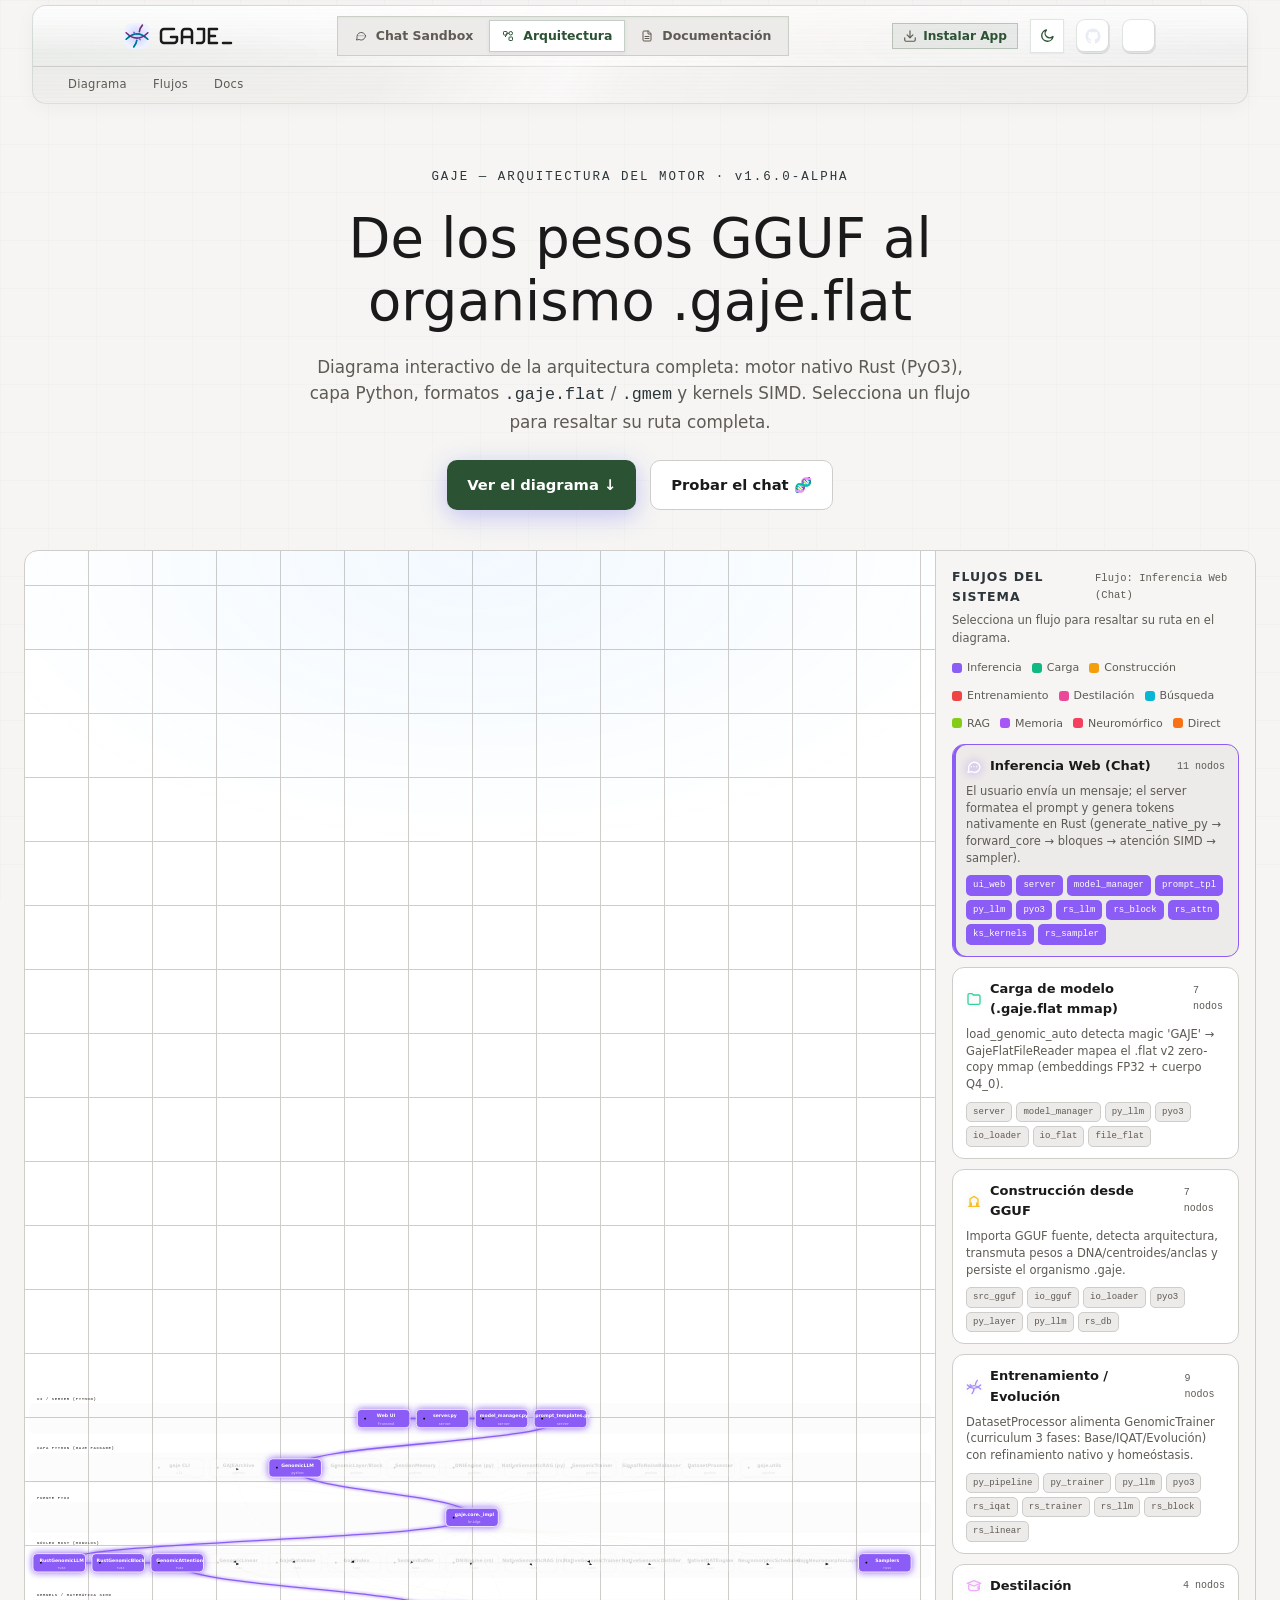
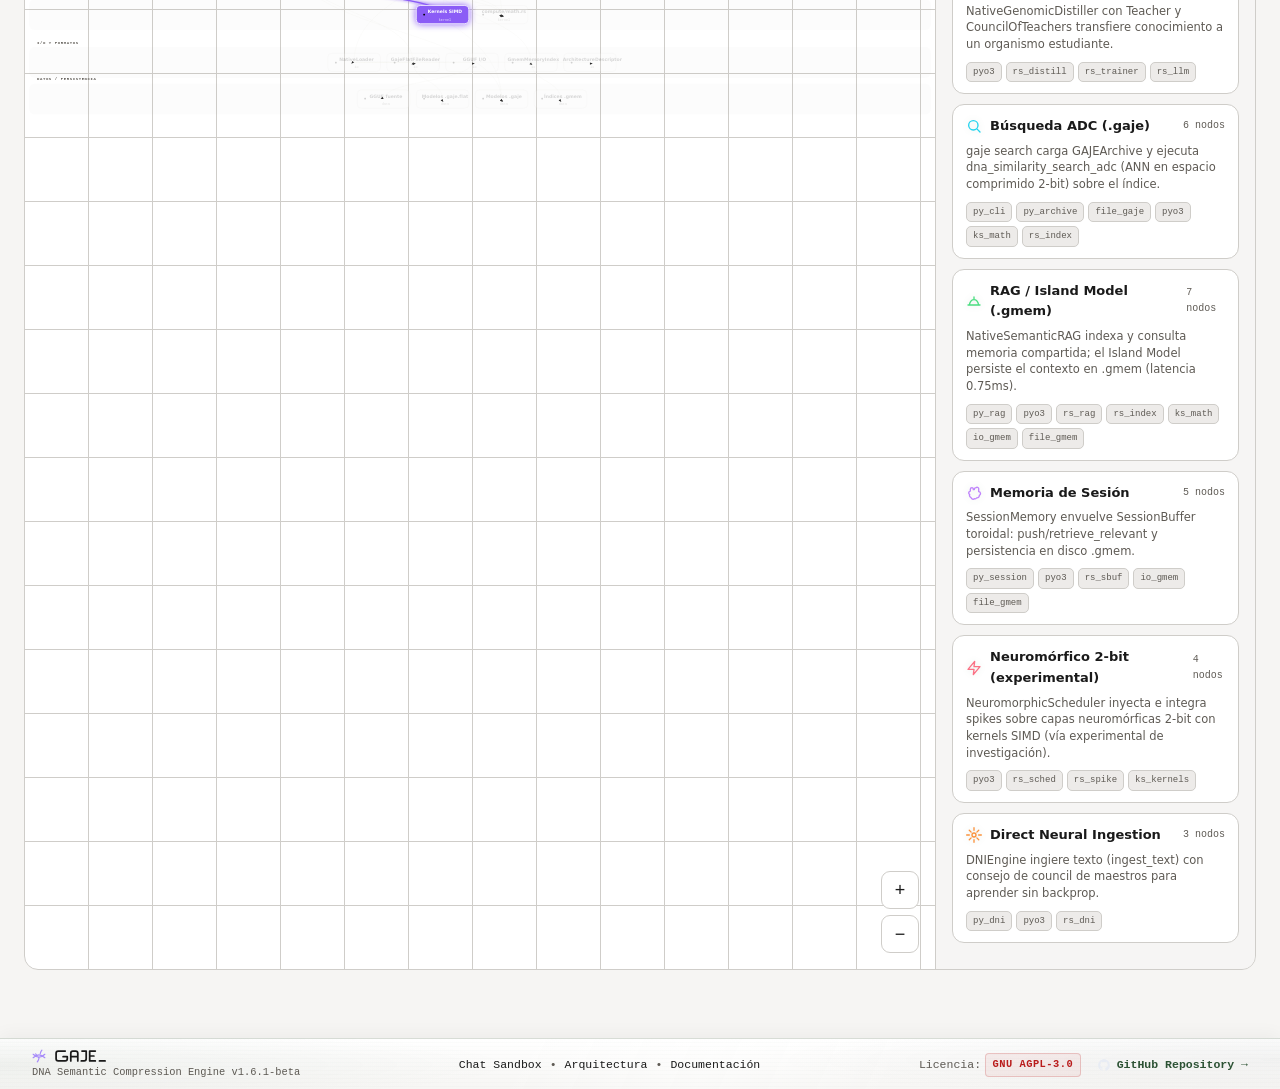
==== architecture.html @ 84fe6035 "feat(pwa): progressive web app support, manifest.json, sw.js and install app button" ====
<!DOCTYPE html>
<html lang="es">
<head>
  <meta charset="UTF-8">
  <link rel="icon" href="static/icons/gaje-icon.svg" type="image/svg+xml">
  <meta name="viewport" content="width=device-width, initial-scale=1.0, viewport-fit=cover">
  <meta name="apple-mobile-web-app-capable" content="yes">
  <meta name="apple-mobile-web-app-status-bar-style" content="black-translucent">
  <meta name="apple-mobile-web-app-title" content="GAJE Helix">
  <meta name="theme-color" content="#0a84ff">
  <link rel="manifest" href="manifest.json">
  <link rel="apple-touch-icon" href="static/icons/gaje-icon.svg">
  <title>GAJE — Arquitectura | Diagrama Interactivo</title>
  <meta name="description" content="Diagrama interactivo de la arquitectura GAJE: motor nativo Rust (PyO3), capa Python, formatos .gaje.flat/.gmem y kernels SIMD. Selecciona un flujo para resaltar su ruta completa.">
  <meta property="og:title" content="GAJE — Arquitectura">
  <meta property="og:description" content="Motor de inferencia LLM nativo en Rust, formato .gaje.flat v2 (Q4_0 + FP32), con soberanía de hardware.">
  <meta property="og:type" content="website">

  <!-- Fonts -->
  <link rel="preconnect" href="https://fonts.googleapis.com">
  <link rel="preconnect" href="https://fonts.gstatic.com" crossorigin>
  <link href="https://fonts.googleapis.com/css2?family=Pixelify+Sans:wght@400;500;600;700&family=Space+Grotesk:wght@400;500;600;700&family=VT323&display=swap" rel="stylesheet">

  <!-- Styles -->
  <link rel="stylesheet" href="static/css/base.css?v=1.6.2">
  <link rel="stylesheet" href="static/css/architecture.css?v=1.6.2">
  <script>
    (function () {
      try { document.documentElement.setAttribute('data-theme', localStorage.getItem('theme') || 'light'); }
      catch (e) { document.documentElement.setAttribute('data-theme', 'dark'); }
    })();
  </script>
</head>
<body>

  <!-- Background Ambient Grid -->
  <div class="bg-grid"></div>

  <!-- Y2K TOPBAR NAVIGATION -->
  <header class="y2k-header">
    <div id="gaje-header" data-page="architecture"></div>
    <nav class="y2k-subnav" aria-label="Secciones de esta página">
      <a href="#diagrama">Diagrama</a>
      <a href="#leyenda">Flujos</a>
      <a href="docs.html#arquitectura">Docs</a>
    </nav>
  </header>

  <!-- HERO SECTION -->
  <section class="hero">
    <div class="wrap">
      <div class="eyebrow">GAJE — ARQUITECTURA DEL MOTOR · v1.6.0-ALPHA</div>
      <h1>De los pesos GGUF al organismo .gaje.flat</h1>
      <p class="lede">
        Diagrama interactivo de la arquitectura completa: motor nativo Rust (PyO3), capa Python,
        formatos <span style="font-family:var(--mono);color:var(--accent-2)">.gaje.flat</span> / <span style="font-family:var(--mono);color:var(--accent-2)">.gmem</span> y kernels SIMD.
        Selecciona un flujo para resaltar su ruta completa.
      </p>
      <div class="hero-cta">
        <a class="btn btn-primary" href="#diagrama">Ver el diagrama ↓</a>
        <a class="btn btn-ghost" href="index.html">Probar el chat 🧬</a>
      </div>
    </div>
  </section>

  <!-- INTERACTIVE ARCHITECTURE DIAGRAM -->
  <section id="diagrama" class="diagram-shell">
    <div class="diagram-card">
      <!-- architecture_view.js monta aquí el SVG + panel de flujos -->
      <section id="arch-view" class="arch-container">
        <div class="arch-placeholder">Cargando diagrama de arquitectura...</div>
      </section>
    </div>
  </section>

  <!-- FOOTER -->
  <footer id="gaje-footer"></footer>

  <script src="static/js/ui.js?v=1.6.2"></script>
  <script src="static/js/architecture_view.js?v=1.6.2"></script>
</body>
</html>
---- static/css/base.css ----
@import url('https://fonts.googleapis.com/css2?family=Cardo:ital,wght@0,400;0,700;1,400&display=swap');

/* ============================================================
   GAJE Design System — base.css
   Design tokens + componentes compartidos entre páginas
   (docs, architecture, chat). Sin build step.
   ============================================================ */

/* ── Design Tokens: y2k-dark = 'HIG-APPLE' (Tema Oscuro por Defecto) ── */
:root {
  /* Core (docs / architecture) - HIG Dark Mode & Glassmorphism */
  --bg: #000000;
  --bg-soft: #1c1c1e;
  --panel: #2c2c2e;
  --border: rgba(255, 255, 255, 0.12);
  --text: #ffffff;
  --muted: #8e8e93;
  --accent: #0a84ff;
  --accent-2: #5e5ce6;
  --green: #30d158;
  --amber: #ffd60a;
  --red: #ff453a;
  --purple: #bf5af2;
  --mono: ui-monospace, SFMono-Regular, SF Pro Mono, Menlo, monospace;
  --sans: "Plus Jakarta Sans", "Inter", -apple-system, BlinkMacSystemFont, "SF Pro Text", "SF Pro Display", system-ui, sans-serif;
  --pixel: "Plus Jakarta Sans", "Inter", -apple-system, BlinkMacSystemFont, system-ui, sans-serif;
  --font-heading: var(--sans);
  --font-brand: var(--sans);

  /* Chat / SPA - HIG Translucent Materials & Solid Accents */
  --bg-gradient: radial-gradient(circle at top, #1c1c1e 0%, #000000 100%);
  --card-bg: rgba(28, 28, 30, 0.7);
  --card-hover-border: rgba(10, 132, 255, 0.45);
  --text-color: #ffffff;
  --text-muted: #8e8e93;
  --border-color: rgba(255, 255, 255, 0.1);
  --accent-color: #0a84ff;
  --accent-glow: rgba(10, 132, 255, 0.12);
  --accent-gradient: linear-gradient(135deg, #0a84ff, #5e5ce6);
  --system-msg: #8e8e93;
  --dna-a: #ff453a;
  --dna-c: #0a84ff;
  --dna-g: #30d158;
  --dna-t: #ffd60a;
  --header-bg: rgba(0, 0, 0, 0.8);
  --sidebar-bg: rgba(28, 28, 30, 0.4);
  --scrollbar-thumb: rgba(255, 255, 255, 0.15);
  --scrollbar-track: transparent;
  --input-bg: rgba(44, 44, 46, 0.8);
  --message-bot-bg: rgba(44, 44, 46, 0.4);
  --badge-bg: rgba(10, 132, 255, 0.1);
  --badge-border: rgba(10, 132, 255, 0.2);
  --badge-text: #409cff;
  --shadow-color: rgba(0, 0, 0, 0.4);
  --footer-text: #8e8e93;
  --backdrop-blur: blur(20px);
}

/* ── Design Tokens: y2k-light = 'SCANDINAVIAN-DESIGN' (Tema Claro) ── */
[data-theme="light"] {
  --bg: #f6f5f3;
  --bg-soft: #edebe9;
  --panel: #ffffff;
  --border: #cfcdc9;
  --text: #1a1a1a;
  --muted: #5e5a54;
  --accent: #2c5234;
  --accent-2: #2c3539;
  --green: #2e4a3f;
  --amber: #b45309;
  --red: #b91c1c;
  --purple: #6d28d9;

  --bg-gradient: radial-gradient(circle at top, #faf9f6 0%, #f6f5f3 100%);
  --card-bg: rgba(255, 255, 255, 0.85);
  --card-hover-border: rgba(44, 82, 52, 0.6);
  --text-color: #1a1a1a;
  --text-muted: #5e5a54;
  --border-color: rgba(44, 82, 52, 0.15);
  --accent-color: #2c5234;
  --accent-glow: rgba(44, 82, 52, 0.12);
  --accent-gradient: linear-gradient(135deg, #2c5234, #1a301f);
  --system-msg: #5e5a54;
  --dna-a: #b91c1c;
  --dna-c: #0284c7;
  --dna-g: #2e4a3f;
  --dna-t: #b45309;
  --header-bg: rgba(246, 245, 243, 0.85);
  --sidebar-bg: rgba(237, 235, 233, 0.5);
  --scrollbar-thumb: rgba(44, 82, 52, 0.2);
  --scrollbar-track: rgba(237, 235, 233, 0.4);
  --input-bg: rgba(255, 255, 255, 0.95);
  --message-bot-bg: rgba(255, 255, 255, 0.8);
  --badge-bg: rgba(44, 82, 52, 0.05);
  --badge-border: rgba(44, 82, 52, 0.2);
  --badge-text: #2c5234;
  --shadow-color: rgba(26, 26, 26, 0.04);
  --footer-text: #5e5a54;
  --sans: "Plus Jakarta Sans", "Inter", system-ui, -apple-system, sans-serif;
  --font-heading: "Plus Jakarta Sans", "Inter", system-ui, -apple-system, sans-serif;
  --font-brand: "Plus Jakarta Sans", "Inter", system-ui, -apple-system, sans-serif;
}

* { margin: 0; padding: 0; box-sizing: border-box; }

html { scroll-behavior: smooth; }

body {
  font-family: var(--sans);
  background: var(--bg);
  color: var(--text);
  line-height: 1.6;
  -webkit-font-smoothing: antialiased;
  overflow-x: hidden;
}

h1, h2, h3, h4, h5, h6 {
  font-family: var(--font-heading);
}

.bg-grid {
  position: fixed;
  inset: 0;
  background-image:
    linear-gradient(rgba(99,102,241,0.04) 1px, transparent 1px),
    linear-gradient(90deg, rgba(99,102,241,0.04) 1px, transparent 1px);
  background-size: 48px 48px;
  pointer-events: none;
  z-index: 0;
}
[data-theme="light"] .bg-grid {
  background-image:
    linear-gradient(rgba(44, 82, 52, 0.02) 1px, transparent 1px),
    linear-gradient(90deg, rgba(44, 82, 52, 0.02) 1px, transparent 1px);
}

.wrap {
  position: relative;
  max-width: 1080px;
  margin: 0 auto;
  padding: 0 24px;
  z-index: 1;
}

.mono { font-family: var(--mono); color: var(--text); }

/* Accesibilidad — ocultar visualmente sin quitar del árbol de accesibilidad */
.visually-hidden {
  position: absolute;
  width: 1px; height: 1px; margin: -1px; padding: 0; border: 0;
  clip: rect(0 0 0 0); clip-path: inset(50%); overflow: hidden; white-space: nowrap;
}

/* ── TOPBAR ── */
.topbar {
  position: sticky;
  top: 0;
  z-index: 20;
  background: rgba(7, 9, 15, 0.85);
  backdrop-filter: blur(10px);
  border-bottom: 1px solid var(--border);
}
.topbar .wrap {
  display: flex;
  align-items: center;
  justify-content: space-between;
  height: 62px;
}
.brand { font-weight: 700; letter-spacing: 1px; font-size: 1.05rem; }
.brand-dot {
  display: inline-block;
  width: 10px; height: 10px; border-radius: 50%;
  background: var(--accent-2);
  margin-right: 8px;
  box-shadow: 0 0 12px var(--accent-2);
}
.topbar nav { display: flex; gap: 20px; align-items: center; }
.topbar nav a {
  color: var(--muted);
  text-decoration: none;
  font-size: 0.88rem;
  transition: color 0.2s;
}
.topbar nav a:hover { color: var(--text); }
.topbar nav a.active { color: var(--accent-2); }
.nav-chat {
  border: 1px solid var(--border);
  padding: 6px 12px;
  border-radius: 8px;
  background: var(--panel);
  font-weight: 600;
}
.nav-chat:hover { border-color: var(--accent); color: var(--text) !important; }
.github-badge {
  display: inline-flex;
  align-items: center;
  gap: 6px;
  color: var(--text);
  text-decoration: none;
  font-size: 0.85rem;
  border: 1px solid var(--border);
  padding: 6px 12px;
  border-radius: 8px;
  background: var(--panel);
  transition: border-color 0.2s;
}
.github-badge:hover { border-color: var(--accent); }
.github-badge svg { fill: var(--text); }

/* ── Y2K HEADER — neon chrome + terminal + web 1.0 ── */
.y2k-header {
  position: sticky;
  top: 5px;
  left: 0;
  right: 0;
  width: 95%;
  max-width: 1400px;
  margin: 5px auto 0;
  z-index: 30;
  border-radius: 14px;
  background:
    radial-gradient(110% 160% at 0% 50%, rgba(34, 211, 238, 0.22) 0%, transparent 45%),
    radial-gradient(100% 150% at 100% 40%, rgba(167, 139, 250, 0.20) 0%, transparent 50%),
    radial-gradient(60% 120% at 55% 0%, rgba(244, 114, 182, 0.16) 0%, transparent 55%),
    linear-gradient(180deg, rgba(16, 20, 38, 0.9) 0%, rgba(7, 9, 15, 0.9) 100%);
  backdrop-filter: var(--backdrop-blur);
  -webkit-backdrop-filter: var(--backdrop-blur);
  border: 1px solid var(--border-color);
  box-shadow: 0 8px 32px var(--shadow-color);
}
.y2k-header::before {
  content: "";
  position: absolute;
  inset: 0;
  border-radius: inherit;
  pointer-events: none;
  background:
    repeating-linear-gradient(
      to bottom,
      transparent 0,
      transparent 3px,
      rgba(255, 255, 255, 0.03) 3px,
      rgba(255, 255, 255, 0.03) 4px
    ),
    linear-gradient(
      115deg,
      transparent 30%,
      rgba(255, 255, 255, 0.10) 45%,
      rgba(255, 255, 255, 0.04) 50%,
      transparent 65%
    );
  z-index: 1;
}
.y2k-header::after {
  content: "";
  position: absolute;
  top: 0;
  left: 0;
  right: 0;
  height: 46%;
  border-radius: 14px 14px 0 0;
  pointer-events: none;
  background: linear-gradient(
    180deg,
    rgba(255, 255, 255, 0.14) 0%,
    rgba(255, 255, 255, 0.02) 100%
  );
  z-index: 2;
}
[data-theme="light"] .y2k-header {
  background:
    radial-gradient(110% 160% at 0% 50%, rgba(44, 82, 52, 0.08) 0%, transparent 45%),
    radial-gradient(100% 150% at 100% 40%, rgba(44, 53, 57, 0.06) 0%, transparent 50%),
    radial-gradient(60% 120% at 55% 0%, rgba(180, 83, 9, 0.05) 0%, transparent 55%),
    linear-gradient(180deg, rgba(255, 255, 255, 0.96) 0%, rgba(246, 245, 243, 0.94) 100%);
  border: 1px solid var(--border-color);
  box-shadow: 0 4px 20px var(--shadow-color);
}
[data-theme="light"] .y2k-header::before {
  background:
    repeating-linear-gradient(
      to bottom,
      transparent 0,
      transparent 3px,
      rgba(44, 82, 52, 0.015) 3px,
      rgba(44, 82, 52, 0.015) 4px
    ),
    linear-gradient(
      115deg,
      transparent 30%,
      rgba(255, 255, 255, 0.6) 45%,
      rgba(255, 255, 255, 0.2) 50%,
      transparent 65%
    );
}
[data-theme="light"] .y2k-header::after {
  background: linear-gradient(
    180deg,
    rgba(255, 255, 255, 0.5) 0%,
    rgba(255, 255, 255, 0.05) 100%
  );
}
.y2k-header .wrap {
  position: relative;
  z-index: 3;
  display: flex;
  align-items: center;
  justify-content: space-between;
  height: 60px;
  gap: 16px;
}

/* Chrome branding */
.y2k-brand {
  display: inline-flex;
  align-items: center;
  gap: 8px;
  text-decoration: none;
}
.y2k-brand-text {
  width: 76px;
  height: 20px;
  color: var(--text-color);
  transition: all 0.2s ease;
}
.y2k-brand:hover .y2k-brand-text {
  color: var(--accent-color);
}
[data-theme="light"] .y2k-brand-text {
  color: var(--text);
  filter: none;
}
[data-theme="light"] .y2k-brand:hover .y2k-brand-text {
  color: #2c5234;
}
.y2k-brand .brand-underscore {
  animation: y2kBlink 1s steps(1) infinite;
}
.y2k-brand-icon {
  width: 26px;
  height: 26px;
  border-radius: 8px;
  flex-shrink: 0;
  object-fit: contain;
  transition: transform 0.2s, filter 0.2s;
}
[data-theme="light"] .y2k-brand-icon {
  filter: invert(1) hue-rotate(180deg);
}
.y2k-brand:hover .y2k-brand-icon {
  transform: scale(1.06);
}
@keyframes y2kBlink { 50% { opacity: 0; } }

/* Nav links — chrome bevel pills */
.y2k-nav { display: flex; gap: 8px; align-items: center; }
.y2k-nav a {
  position: relative;
  display: inline-flex;
  align-items: center;
  gap: 6px;
  color: var(--muted);
  text-decoration: none;
  font-family: var(--pixel);
  font-size: 0.85rem;
  font-weight: 600;
  letter-spacing: 0.5px;
  padding: 6px 14px;
  border-radius: 7px;
  border: 1px solid transparent;
  transition: all 0.18s;
}
.y2k-icon {
  width: 15px;
  height: 15px;
  flex-shrink: 0;
  color: var(--muted);
  fill: none;
  stroke: currentColor;
  stroke-width: 1.8;
  stroke-linecap: round;
  stroke-linejoin: round;
  filter: drop-shadow(0 0 0 rgba(34, 211, 238, 0));
  transition: filter 0.18s, transform 0.18s;
}
.y2k-nav a:hover .y2k-icon {
  transform: translateY(-1px);
  filter: drop-shadow(0 0 5px currentColor);
}
.y2k-nav a.active .y2k-icon {
  filter: drop-shadow(0 0 5px rgba(255, 255, 255, 0.6));
}

/* Colores Y2K neón por icono del pack */
.y2k-icon:has(use[href$="#i-chat"]) { color: #22d3ee; }
.y2k-icon:has(use[href$="#i-arch"]) { color: #a78bfa; }
.y2k-icon:has(use[href$="#i-docs"]) { color: #f472b6; }
.y2k-icon:has(use[href$="#i-folder"]) { color: #34d399; }
.y2k-icon:has(use[href$="#i-build"]) { color: #fbbf24; }
.y2k-icon:has(use[href$="#i-dna"])   { color: #a78bfa; }
.y2k-icon:has(use[href$="#i-grad"])  { color: #f0abfc; }
.y2k-icon:has(use[href$="#i-search"]){ color: #22d3ee; }
.y2k-icon:has(use[href$="#i-island"]){ color: #4ade80; }
.y2k-icon:has(use[href$="#i-brain"]) { color: #c084fc; }
.y2k-icon:has(use[href$="#i-bolt"])  { color: #fb7185; }
.y2k-icon:has(use[href$="#i-sat"])   { color: #fb923c; }
.y2k-icon:has(use[href$="#i-sun"])   { color: #fbbf24; }
.y2k-icon:has(use[href$="#i-moon"])  { color: #67e8f9; }
.y2k-icon:has(use[href$="#i-clock"]) { color: #38bdf8; }
.y2k-icon:has(use[href$="#i-github"]){ color: #e8ecf4; }
.y2k-icon:has(use[href$="#i-github"]) { fill: currentColor; stroke: none; }
.y2k-icon-inline {
  width: 12px;
  height: 12px;
  fill: none;
  stroke: currentColor;
  vertical-align: -1.5px;
  display: inline-block;
  margin-right: 3px;
}
.y2k-nav a::before {
  content: "";
  position: absolute;
  inset: 0;
  border-radius: 8px;
  background: var(--badge-bg);
  opacity: 0;
  transition: opacity 0.18s;
}
.y2k-nav a:hover { color: var(--text); border-color: var(--card-hover-border); }
.y2k-nav a:hover::before { opacity: 1; }
.y2k-nav a.active {
  color: var(--accent-color);
  background: var(--badge-bg);
  border-color: var(--badge-border);
}
[data-theme="light"] .y2k-nav a.active {
  color: var(--accent);
  background: var(--badge-bg);
  border-color: var(--badge-border);
}

/* Status ticker — cyberpunk marquee (web 1.0 marquee sin <marquee>) */
.y2k-status {
  flex: 1;
  min-width: 0;
  margin: 0 6px;
  overflow: hidden;
  white-space: nowrap;
  border: 1px solid rgba(34, 211, 238, 0.25);
  border-radius: 6px;
  background: rgba(5, 8, 16, 0.6);
  padding: 4px 0;
}
[data-theme="light"] .y2k-status { background: rgba(226, 232, 240, 0.7); }
.y2k-status-inner {
  display: inline-block;
  padding-left: 100%;
  font-family: var(--pixel);
  font-size: 0.7rem;
  font-weight: 600;
  letter-spacing: 1.5px;
  text-transform: uppercase;
  background: linear-gradient(90deg, #67e8f9 0%, #a78bfa 30%, #f0abfc 60%, #67e8f9 100%);
  background-size: 200% 100%;
  -webkit-background-clip: text;
  background-clip: text;
  -webkit-text-fill-color: transparent;
  animation: y2kTicker 18s linear infinite, y2kBanner 4s linear infinite;
}
[data-theme="light"] .y2k-status-inner {
  background: linear-gradient(90deg, #0e7490 0%, #6d28d9 30%, #a21caf 60%, #0e7490 100%);
  background-size: 200% 100%;
  -webkit-background-clip: text;
  background-clip: text;
  -webkit-text-fill-color: transparent;
}
@keyframes y2kTicker { 0% { transform: translateX(0); } 100% { transform: translateX(-100%); } }
@keyframes y2kBanner { 0% { background-position: 0% 0; } 100% { background-position: 200% 0; } }
.y2k-status-inner .tick-label { color: var(--muted); }

/* Theme toggle — chrome button */
.y2k-theme-btn {
  flex-shrink: 0;
  width: 34px; height: 34px;
  display: inline-flex; align-items: center; justify-content: center;
  border-radius: 9px;
  border: 1px solid var(--border-color);
  background: var(--panel);
  color: var(--text);
  cursor: pointer;
  transition: all 0.18s;
}
.y2k-theme-btn:hover {
  border-color: var(--accent);
  color: var(--accent);
  box-shadow: 0 0 10px var(--accent-glow);
}
.y2k-theme-btn:active { transform: translateY(1px); }
.y2k-theme-icon {
  width: 16px; height: 16px;
  fill: none;
  stroke: currentColor;
  stroke-width: 1.8;
  stroke-linecap: round;
  stroke-linejoin: round;
  transition: opacity 0.2s, transform 0.2s;
}
.y2k-theme-icon.icon-sun { color: #fbbf24; filter: drop-shadow(0 0 4px rgba(251, 191, 36, 0.5)); }
.y2k-theme-icon.icon-moon { color: #67e8f9; filter: drop-shadow(0 0 4px rgba(103, 232, 249, 0.5)); }
.y2k-theme-btn .icon-moon { display: inline-block; }
.y2k-theme-btn .icon-sun { display: none; }
[data-theme="light"] .y2k-theme-btn .icon-moon { display: none; }
[data-theme="light"] .y2k-theme-btn .icon-sun { display: inline-block; }
.y2k-theme-btn:hover .y2k-theme-icon { transform: scale(1.1); }

@media (max-width: 720px) {
  .y2k-header {
    width: 100% !important;
    max-width: 100% !important;
    margin: 0 !important;
    top: 0 !important;
    border-radius: 0 !important;
    border-left: none !important;
    border-right: none !important;
    border-top: none !important;
  }
  .y2k-header .wrap { padding: 0 8px; height: 48px; }
  .y2k-status { display: none; }
  .y2k-nav a { padding: 4px 6px; font-size: 0.75rem; }
  .y2k-brand { font-size: 0.92rem; }
}

/* Botón PWA de instalación */
.y2k-pwa-btn {
  display: inline-flex;
  align-items: center;
  gap: 6px;
  padding: 5px 10px;
  border-radius: 8px;
  background: var(--badge-bg);
  border: 1px solid var(--badge-border);
  color: var(--accent);
  font-family: var(--sans);
  font-size: 0.76rem;
  font-weight: 700;
  cursor: pointer;
  transition: all 0.18s cubic-bezier(0.16, 1, 0.3, 1);
  outline: none;
  user-select: none;
}
.y2k-pwa-btn:hover {
  background: var(--accent);
  color: #ffffff;
  border-color: var(--accent);
  box-shadow: 0 0 12px var(--accent-glow);
  transform: translateY(-1px);
}
.y2k-pwa-btn .y2k-icon {
  width: 14px;
  height: 14px;
}
[data-theme="light"] .y2k-pwa-btn {
  border-radius: 0px !important;
  background: rgba(44, 82, 52, 0.08);
  border-color: rgba(44, 82, 52, 0.25);
  color: var(--accent);
}
[data-theme="light"] .y2k-pwa-btn:hover {
  background: var(--accent);
  color: #ffffff;
}
@media (max-width: 640px) {
  .y2k-pwa-btn .pwa-btn-text { display: none; }
  .y2k-pwa-btn { padding: 5px 7px; }
}

/* Enlace GitHub del header */
.y2k-github {
  display: inline-flex;
  align-items: center;
  gap: 6px;
  flex-shrink: 0;
  color: var(--text);
  text-decoration: none;
  font-family: var(--pixel);
  font-size: 0.8rem;
  font-weight: 600;
  letter-spacing: 0.4px;
  padding: 6px 12px;
  border-radius: 8px;
  border: 1px solid var(--border-color);
  background: var(--panel);
  transition: all 0.18s;
}
.y2k-github:hover {
  border-color: var(--accent);
  color: var(--accent);
  box-shadow: 0 0 10px var(--accent-glow);
  transform: translateY(-1px);
}
.y2k-github:hover .y2k-icon { filter: drop-shadow(0 0 5px rgba(255, 255, 255, 0.6)); }
@media (max-width: 900px) { .y2k-github span { display: none; } .y2k-github { padding: 6px 8px; } }

/* Sub-nav de sección (docs / architecture) */
.y2k-subnav {
  display: flex;
  flex-wrap: wrap;
  align-items: center;
  gap: 4px;
  padding: 4px 24px 6px;
  border-top: 1px solid var(--border);
  background: var(--sidebar-bg);
  border-bottom-left-radius: 14px;
  border-bottom-right-radius: 14px;
}
[data-theme="light"] .y2k-subnav { background: var(--sidebar-bg); }
.y2k-subnav a {
  color: var(--muted);
  text-decoration: none;
  font-family: var(--pixel);
  font-size: 0.72rem;
  letter-spacing: 0.3px;
  padding: 3px 10px;
  border-radius: 20px;
  border: 1px solid transparent;
  transition: all 0.15s;
}
.y2k-subnav a:hover { color: var(--text); border-color: var(--card-hover-border); }
.y2k-subnav a.active { color: var(--accent-2); }

/* ── HERO ── */
.hero { padding: 96px 0 64px; text-align: center; }
.eyebrow {
  font-family: var(--mono);
  font-size: 0.78rem;
  letter-spacing: 2px;
  color: var(--accent-2);
  margin-bottom: 20px;
}
.hero h1 {
  font-family: var(--font-heading);
  font-size: clamp(2rem, 5vw, 3.4rem);
  font-weight: 500;
  line-height: 1.15;
  max-width: 760px;
  margin: 0 auto 20px;
}
.lede {
  color: var(--muted);
  max-width: 680px;
  margin: 0 auto 32px;
  font-size: 1.05rem;
}
.hero-cta { display: flex; gap: 14px; justify-content: center; flex-wrap: wrap; }

/* ── BOTONES ── */
.btn {
  display: inline-flex;
  align-items: center;
  gap: 8px;
  padding: 12px 20px;
  border-radius: 10px;
  text-decoration: none;
  font-weight: 600;
  font-size: 0.92rem;
  transition: transform 0.15s, box-shadow 0.2s;
  cursor: pointer;
  border: none;
  font-family: inherit;
}
.btn:hover { transform: translateY(-2px); }
.btn-primary { background: var(--accent); color: #fff; box-shadow: 0 6px 24px rgba(99,102,241,0.35); }
.btn-ghost { border: 1px solid var(--border); color: var(--text); background: var(--panel); }
.btn svg { stroke: currentColor; }

/* ── SECCIONES ── */
.section { padding: 72px 0; }
.s-head { margin-bottom: 40px; text-align: center; }
.s-tag {
  font-family: var(--mono);
  font-size: 0.72rem;
  letter-spacing: 2px;
  color: var(--accent);
}
.s-head h2 {
  font-family: var(--font-heading);
  font-size: clamp(1.6rem, 3vw, 2.3rem);
  font-weight: 500;
  margin-top: 8px;
}

/* ── REVEAL (scroll) ── */
.reveal { opacity: 0; transform: translateY(24px); transition: opacity 0.6s, transform 0.6s; }
.reveal.visible { opacity: 1; transform: none; }

/* ── FOOTER ── */
footer { border-top: 1px solid var(--border); padding: 32px 0; margin-top: 40px; position: relative; z-index: 1; }
footer .wrap { display: flex; justify-content: space-between; align-items: center; flex-wrap: wrap; gap: 12px; }
.fnote { color: var(--muted); font-size: 0.82rem; }
footer .mono { color: var(--accent-2); text-decoration: none; font-family: var(--mono); font-size: 0.8rem; }

/* ── Responsive base ── */
@media (max-width: 640px) {
  .topbar .wrap { height: auto; padding: 12px 16px; }
  .topbar nav { flex-wrap: wrap; gap: 10px; }
  .hero { padding: 64px 0 40px; }
  .github-badge { display: none; }
}

/* ── Hero Divider ── */
.hero-divider {
  border: 0;
  height: 1px;
  background: linear-gradient(90deg, transparent, var(--border), transparent);
  margin: 36px auto;
  width: 90%;
  max-width: 680px;
}

/* ── WEB 1.0 RETRO — bevel 3D, chrome shine, sparkle ── */
.y2k-header {
  border: 1px solid var(--border-color);
  background-image:
    linear-gradient(180deg, rgba(255,255,255,0.05), transparent 45%),
    var(--header-bg);
  box-shadow:
    0 1px 0 rgba(255,255,255,0.12) inset,
    0 -1px 0 rgba(0,0,0,0.35) inset,
    0 8px 32px var(--shadow-color);
}

/* Botones bevel 3D estilo clásico web 1.0 */
.y2k-github-icon-btn,
.y2k-monitor-icon-btn,
.y2k-menu-btn,
.y2k-theme-btn {
  border: 1px solid var(--border-color);
  box-shadow:
    inset 1px 1px 0 rgba(255,255,255,0.18),
    inset -1px -1px 0 rgba(0,0,0,0.35),
    0 1px 0 rgba(0,0,0,0.4);
}
.y2k-github-icon-btn:active,
.y2k-monitor-icon-btn:active,
.y2k-menu-btn:active,
.y2k-theme-btn:active {
  box-shadow:
    inset -1px -1px 0 rgba(255,255,255,0.12),
    inset 1px 1px 0 rgba(0,0,0,0.4);
}

/* Chrome shine sweep en la marca al hover */
.y2k-brand {
  position: relative;
  overflow: hidden;
}
.y2k-brand::after {
  content: "";
  position: absolute;
  top: 0; bottom: 0;
  left: -60%;
  width: 40%;
  background: linear-gradient(105deg, transparent, rgba(255,255,255,0.35), transparent);
  transform: skewX(-20deg);
  opacity: 0;
  transition: none;
  pointer-events: none;
}
.y2k-brand:hover::after {
  animation: y2kChromeSweep 0.8s ease forwards;
}
@keyframes y2kChromeSweep {
  0%   { left: -60%; opacity: 1; }
  100% { left: 130%; opacity: 0; }
}

/* Destello estrella geocities en el icono */
.y2k-brand-icon {
  position: relative;
}
.y2k-brand-badge {
  position: relative;
  display: inline-flex;
  flex-shrink: 0;
}
.y2k-brand .brand-sparkle {
  position: absolute;
  top: -4px;
  right: -6px;
  font-family: var(--mono);
  color: #fde047;
  font-size: 13px;
  line-height: 1;
  opacity: 0;
  text-shadow: 0 0 6px rgba(253, 224, 71, 0.9);
  animation: y2kSparkle 2.4s ease infinite;
  pointer-events: none;
}
.y2k-brand:hover .brand-sparkle { opacity: 1; }
@keyframes y2kSparkle {
  0%, 100% { transform: scale(0.6) rotate(0deg); opacity: 0; }
  50%      { transform: scale(1.15) rotate(25deg); opacity: 1; }
}

/* Ticker retro — marco de puntos */
.y2k-status {
  border-style: dashed;
  border-color: rgba(34, 211, 238, 0.35);
  box-shadow: 0 0 0 1px rgba(0,0,0,0.3);
}

/* Light mode: ajuste de bevels */
[data-theme="light"] .y2k-github-icon-btn,
[data-theme="light"] .y2k-menu-btn,
[data-theme="light"] .y2k-theme-btn {
  box-shadow:
    inset 1px 1px 0 rgba(255,255,255,0.6),
    inset -1px -1px 0 rgba(0,0,0,0.15),
    0 1px 0 rgba(0,0,0,0.12);
}
[data-theme="light"] .y2k-github-icon-btn:active,
[data-theme="light"] .y2k-menu-btn:active,
[data-theme="light"] .y2k-theme-btn:active {
  box-shadow:
    inset -1px -1px 0 rgba(255,255,255,0.4),
    inset 1px 1px 0 rgba(0,0,0,0.18);
}

/* ── Y2K Dropdown Menu and Header Actions ── */
.y2k-header-actions {
  position: relative;
  display: flex;
  align-items: center;
  gap: 12px;
}

/* GitHub Icon-only button style */
.y2k-github-icon-btn {
  display: inline-flex;
  align-items: center;
  justify-content: center;
  width: 34px;
  height: 34px;
  border-radius: 9px;
  border: 1px solid var(--border-color);
  background: var(--panel);
  color: var(--text);
  transition: all 0.18s;
  text-decoration: none;
}

.y2k-github-icon-btn:hover {
  border-color: var(--accent);
  background: var(--panel);
  box-shadow: 0 4px 12px var(--shadow-color);
  transform: translateY(-1px);
  color: var(--accent);
}

.y2k-github-icon-btn .y2k-icon {
  width: 18px;
  height: 18px;
  fill: currentColor;
  stroke: none;
}

/* Monitor HUD Icon Button */
.y2k-monitor-icon-btn {
  display: inline-flex;
  align-items: center;
  justify-content: center;
  width: 34px;
  height: 34px;
  border-radius: 9px;
  border: 1px solid var(--border-color);
  background: var(--panel);
  color: var(--text);
  position: relative;
  cursor: pointer;
  transition: all 0.18s;
}

.y2k-monitor-icon-btn:hover {
  border-color: var(--accent-2);
  background: var(--panel);
  box-shadow: 0 0 14px rgba(94, 92, 230, 0.35);
  transform: translateY(-1px);
  color: var(--accent-2);
}

.y2k-monitor-icon-btn .y2k-icon {
  width: 17px;
  height: 17px;
  stroke: currentColor;
  stroke-width: 2;
  fill: none;
}

.live-dot-pulse {
  position: absolute;
  top: 5px;
  right: 5px;
  width: 6px;
  height: 6px;
  background: #30d158;
  border-radius: 50%;
  box-shadow: 0 0 6px #30d158;
  animation: pulse-live 1.8s infinite ease-in-out;
}

@keyframes pulse-live {
  0%, 100% { opacity: 1; transform: scale(1); }
  50% { opacity: 0.35; transform: scale(0.8); }
}

/* ── Y2K SEGMENTED NAVIGATION (DESKTOP TAB CAPSULE) ── */
.y2k-segmented-nav {
  display: flex;
  align-items: center;
  gap: 4px;
  background: rgba(255, 255, 255, 0.04);
  border: 1px solid rgba(255, 255, 255, 0.1);
  padding: 3px 5px;
  border-radius: 12px;
  backdrop-filter: blur(16px);
  -webkit-backdrop-filter: blur(16px);
  box-shadow: inset 0 1px 0 rgba(255, 255, 255, 0.08);
}

.segmented-tab {
  display: inline-flex;
  align-items: center;
  gap: 6px;
  padding: 5px 12px;
  border-radius: 8px;
  font-family: var(--sans);
  font-size: 0.78rem;
  font-weight: 600;
  color: var(--muted);
  text-decoration: none;
  transition: all 0.2s cubic-bezier(0.16, 1, 0.3, 1);
  position: relative;
}

.segmented-tab:hover {
  color: var(--text-color);
  background: rgba(255, 255, 255, 0.06);
}

.segmented-tab.active {
  color: #ffffff;
  background: linear-gradient(135deg, rgba(10, 132, 255, 0.35) 0%, rgba(94, 92, 230, 0.35) 100%);
  border: 1px solid rgba(10, 132, 255, 0.45);
  box-shadow: 0 2px 10px rgba(10, 132, 255, 0.25), inset 0 1px 0 rgba(255, 255, 255, 0.2);
}

[data-theme="light"] .y2k-segmented-nav {
  background: #edebe9;
  border-color: rgba(44, 82, 52, 0.18);
  border-radius: 0px !important;
  box-shadow: inset 0 1px 2px rgba(0, 0, 0, 0.04);
}

[data-theme="light"] .segmented-tab {
  color: var(--muted);
  border-radius: 0px !important;
}

[data-theme="light"] .segmented-tab:hover {
  color: var(--text);
  background: rgba(255, 255, 255, 0.6);
}

[data-theme="light"] .segmented-tab.active {
  background: #ffffff;
  color: var(--accent);
  border: 1px solid rgba(44, 82, 52, 0.28);
  box-shadow: 0 1px 4px rgba(44, 53, 57, 0.08);
}

/* ── DIRECT THEME TOGGLE (SOL / LUNA) ── */
.y2k-theme-toggle-direct {
  position: relative;
  display: inline-flex;
  align-items: center;
  justify-content: center;
  width: 34px;
  height: 34px;
  border-radius: 9px;
  border: 1px solid var(--border-color);
  background: var(--panel);
  color: var(--text);
  cursor: pointer;
  transition: all 0.2s cubic-bezier(0.16, 1, 0.3, 1);
  box-shadow: 0 1px 2px var(--shadow-color);
}

.y2k-theme-toggle-direct:hover {
  border-color: var(--accent-color);
  transform: translateY(-1px);
  box-shadow: 0 4px 14px var(--shadow-color);
}

.y2k-theme-toggle-direct .icon-sun,
.y2k-theme-toggle-direct .icon-moon {
  width: 16px;
  height: 16px;
  transition: transform 0.3s cubic-bezier(0.16, 1, 0.3, 1), opacity 0.2s ease;
}

:root .y2k-theme-toggle-direct .icon-sun,
[data-theme="dark"] .y2k-theme-toggle-direct .icon-sun {
  display: block;
  color: #fbbf24;
}

:root .y2k-theme-toggle-direct .icon-moon,
[data-theme="dark"] .y2k-theme-toggle-direct .icon-moon {
  display: none;
}

[data-theme="light"] .y2k-theme-toggle-direct .icon-sun {
  display: none;
}

[data-theme="light"] .y2k-theme-toggle-direct .icon-moon {
  display: block;
  color: var(--accent);
}

[data-theme="light"] .y2k-theme-toggle-direct {
  border-radius: 0px !important;
}

@media (max-width: 820px) {
  .y2k-segmented-nav {
    display: none;
  }
}
@media (min-width: 821px) {
  .y2k-menu-btn {
    display: none;
  }
}

/* Menu Toggle Button */
.y2k-menu-btn {
  display: inline-flex;
  align-items: center;
  justify-content: center;
  width: 34px;
  height: 34px;
  border-radius: 9px;
  border: 1px solid var(--border-color);
  background: var(--panel);
  color: var(--text);
  cursor: pointer;
  transition: all 0.18s;
}

.y2k-menu-btn:hover {
  border-color: var(--accent);
  background: var(--panel);
  box-shadow: 0 4px 12px var(--shadow-color);
  color: var(--accent);
}

.y2k-menu-icon {
  width: 18px;
  height: 18px;
  stroke: currentColor;
  stroke-width: 2;
  stroke-linecap: round;
  transition: transform 0.2s;
}

.y2k-menu-btn[aria-expanded="true"] .y2k-menu-icon {
  transform: rotate(90deg);
}

/* Dropdown Menu Panel */
.y2k-menu-dropdown {
  position: absolute;
  top: calc(100% + 12px);
  right: 0;
  width: 240px;
  background: var(--card-bg);
  backdrop-filter: var(--backdrop-blur);
  -webkit-backdrop-filter: var(--backdrop-blur);
  border: 1px solid var(--border-color);
  border-radius: 14px;
  box-shadow: 0 12px 40px var(--shadow-color);
  padding: 8px;
  z-index: 200;
  display: none;
  transform-origin: top right;
  animation: y2kDropdownOpen 0.2s cubic-bezier(0.16, 1, 0.3, 1) forwards;
}

.y2k-menu-dropdown.open {
  display: block;
}

@keyframes y2kDropdownOpen {
  from {
    opacity: 0;
    transform: scale(0.95) translateY(-8px);
  }
  to {
    opacity: 1;
    transform: scale(1) translateY(0);
  }
}

/* Dropdown items */
.y2k-dropdown-nav {
  display: flex;
  flex-direction: column;
  gap: 2px;
}

.y2k-dropdown-item {
  display: flex;
  align-items: center;
  gap: 10px;
  padding: 10px 14px;
  border-radius: 10px;
  color: var(--text-color);
  text-decoration: none;
  font-family: var(--sans);
  font-size: 0.85rem;
  font-weight: 500;
  transition: all 0.15s;
}

.y2k-dropdown-item:hover {
  background: var(--badge-bg);
  color: var(--text-color);
}

.y2k-dropdown-item.active {
  background: var(--badge-bg);
  border: 1px solid var(--badge-border);
  color: var(--badge-text);
}

.y2k-dropdown-item .y2k-icon {
  width: 16px;
  height: 16px;
}

.y2k-dropdown-divider {
  height: 1px;
  background: var(--border);
  margin: 8px 6px;
}

.y2k-dropdown-footer {
  padding: 6px 12px 10px;
  display: flex;
  flex-direction: column;
  gap: 8px;
}

.y2k-menu-label {
  font-size: 0.62rem;
  font-family: var(--mono);
  color: var(--muted);
  letter-spacing: 1px;
}

/* Theme toggle inside dropdown */
.y2k-dropdown-footer .y2k-theme-btn {
  width: 100%;
  padding: 8px 12px;
  display: flex;
  justify-content: flex-start;
  gap: 10px;
  background: var(--badge-bg);
  border-color: var(--border-color);
}

.y2k-dropdown-footer .y2k-theme-btn .theme-text {
  font-size: 0.78rem;
  font-family: var(--mono);
}

/* Light mode overrides for dropdown */
[data-theme="light"] .y2k-github-icon-btn,
[data-theme="light"] .y2k-menu-btn {
  background: var(--panel);
  border-color: var(--border-color);
  color: var(--text);
}

[data-theme="light"] .y2k-github-icon-btn:hover,
[data-theme="light"] .y2k-menu-btn:hover {
  border-color: var(--accent);
  color: var(--accent);
  box-shadow: 0 4px 12px var(--shadow-color);
}

[data-theme="light"] .y2k-menu-dropdown {
  background: var(--card-bg);
  border-color: var(--border-color);
  box-shadow: 0 8px 24px var(--shadow-color);
}

[data-theme="light"] .y2k-dropdown-item {
  color: var(--text);
  font-family: var(--font-heading);
  font-weight: 600;
}

[data-theme="light"] .y2k-dropdown-item:hover {
  background: var(--badge-bg);
  color: var(--accent);
}

[data-theme="light"] .y2k-dropdown-item.active {
  background: var(--badge-bg);
  border-color: var(--badge-border);
  color: var(--accent);
}

[data-theme="light"] .y2k-dropdown-divider {
  background-color: var(--border-color);
}

[data-theme="light"] .y2k-dropdown-footer .y2k-theme-btn {
  background: var(--badge-bg);
  border-color: var(--border-color);
}

/* ── Y2K Shared Footer ── */
#gaje-footer {
  display: block;
  width: 100%;
}

.y2k-footer {
  padding: 0.6rem 2rem;
  font-size: 0.72rem;
  color: var(--footer-text);
  border-top: 1px solid var(--border-color);
  background:
    radial-gradient(90% 160% at 0% 50%, rgba(34, 211, 238, 0.14) 0%, transparent 45%),
    radial-gradient(80% 150% at 100% 40%, rgba(167, 139, 250, 0.13) 0%, transparent 50%),
    radial-gradient(50% 120% at 55% 100%, rgba(244, 114, 182, 0.11) 0%, transparent 55%),
    linear-gradient(180deg, rgba(9, 11, 20, 0.92) 0%, rgba(5, 7, 12, 0.92) 100%);
  backdrop-filter: var(--backdrop-blur);
  -webkit-backdrop-filter: var(--backdrop-blur);
  font-family: var(--mono);
  position: relative;
  box-shadow: 0 -4px 20px var(--shadow-color);
  z-index: 10;
}
.y2k-footer::before {
  content: "";
  position: absolute;
  inset: 0;
  pointer-events: none;
  background:
    repeating-linear-gradient(
      to bottom,
      transparent 0,
      transparent 3px,
      rgba(255, 255, 255, 0.025) 3px,
      rgba(255, 255, 255, 0.025) 4px
    ),
    linear-gradient(
      115deg,
      transparent 40%,
      rgba(255, 255, 255, 0.06) 55%,
      transparent 70%
    );
}
.y2k-footer-grid {
  position: relative;
  z-index: 2;
  max-width: 1300px;
  margin: 0 auto;
  display: flex;
  justify-content: space-between;
  align-items: center;
  flex-wrap: wrap;
  gap: 1rem;
}

.y2k-footer-col {
  display: flex;
  align-items: center;
  gap: 0.6rem;
}

.brand-col {
  flex-direction: column;
  align-items: flex-start;
  gap: 0.1rem;
}

.footer-brand {
  display: flex;
  align-items: center;
  gap: 6px;
  color: var(--text-color);
}

.footer-brand .y2k-icon {
  width: 14px;
  height: 14px;
}

.footer-tagline {
  font-size: 0.65rem;
  color: var(--text-muted);
}

.links-col {
  gap: 0.5rem;
}

.footer-nav-link {
  color: var(--text-color);
  text-decoration: none;
  transition: color 0.2s;
}

.footer-nav-link:hover {
  color: var(--accent);
}

.meta-col {
  gap: 1rem;
}

.meta-row-item {
  display: inline-flex;
  align-items: center;
  gap: 4px;
}

.footer-badge {
  padding: 0.15rem 0.4rem;
  border-radius: 4px;
  font-size: 0.65rem;
  font-weight: bold;
  letter-spacing: 0.5px;
}

.agpl-badge {
  background: rgba(255, 69, 58, 0.08);
  border: 1px solid rgba(255, 69, 58, 0.3);
  color: var(--red);
}

.y2k-footer-link {
  display: inline-flex;
  align-items: center;
  gap: 6px;
  color: var(--accent);
  text-decoration: none;
  transition: all 0.2s ease;
}

.y2k-footer-link:hover {
  color: var(--accent);
}

.y2k-footer-link .y2k-icon {
  width: 14px;
  height: 14px;
}

/* Light mode overrides for footer — y2k-light = 'SCANDINAVIAN-DESIGN' */
[data-theme="light"] .y2k-footer {
  background:
    radial-gradient(90% 160% at 0% 50%, rgba(44, 82, 52, 0.06) 0%, transparent 45%),
    radial-gradient(80% 150% at 100% 40%, rgba(44, 53, 57, 0.05) 0%, transparent 50%),
    linear-gradient(180deg, rgba(255, 255, 255, 0.96) 0%, rgba(246, 245, 243, 0.96) 100%);
  border-top-color: var(--border-color);
  color: var(--muted);
  box-shadow: 0 -4px 16px var(--shadow-color);
}

[data-theme="light"] .y2k-footer::before {
  background:
    repeating-linear-gradient(
      to bottom,
      transparent 0,
      transparent 3px,
      rgba(44, 82, 52, 0.015) 3px,
      rgba(44, 82, 52, 0.015) 4px
    ),
    linear-gradient(
      115deg,
      transparent 40%,
      rgba(255, 255, 255, 0.4) 55%,
      transparent 70%
    );
}

[data-theme="light"] .footer-brand {
  color: var(--text);
}

[data-theme="light"] .footer-brand .y2k-brand-text {
  color: var(--text);
}

[data-theme="light"] .footer-tagline {
  color: var(--muted);
}

[data-theme="light"] .footer-nav-link {
  color: var(--text);
}

[data-theme="light"] .footer-nav-link:hover {
  color: var(--accent);
}

[data-theme="light"] .agpl-badge {
  background: rgba(185, 28, 28, 0.06);
  border: 1px solid rgba(185, 28, 28, 0.2);
  color: var(--red);
}

[data-theme="light"] .y2k-footer-link {
  color: var(--accent);
  font-weight: 600;
}

[data-theme="light"] .y2k-footer-link:hover {
  color: #1a301f;
}

@media (max-width: 900px) {
  .y2k-footer-grid {
    flex-direction: column;
    align-items: center;
    text-align: center;
    gap: 0.8rem;
  }
  .brand-col {
    align-items: center;
  }
  .meta-col {
    flex-direction: column;
    gap: 0.4rem;
  }
}
---- static/css/architecture.css ----
/* ============================================================
   GAJE Architecture — estilos específicos de la página
   Topbar/hero/footer/tokens viven en base.css
   ============================================================ */

body {
  display: flex;
  flex-direction: column;
  min-height: 100vh;
}

/* ── Hero (variante más compacta para la página de diagrama) ── */
.hero { padding: 64px 0 40px; }
.hero .lede { margin-bottom: 24px; }

/* ── Diagrama ── */
.diagram-shell {
  position: relative;
  z-index: 1;
  flex: 1;
  display: flex;
  flex-direction: column;
  min-height: 0;
}
.diagram-card {
  flex: 1;
  display: flex;
  margin: 0 24px 28px;
  border: 1px solid var(--border);
  border-radius: 14px;
  background: var(--panel);
  overflow: hidden;
  min-height: 480px;
}

/* Vista embebible montada por architecture_view.js */
.arch-container {
  flex: 1;
  display: flex;
  overflow: hidden;
  min-height: 0;
  min-width: 0;
  --flow: var(--accent);
}
.arch-container[hidden] { display: none; }
.arch-diagram-pane {
  flex: 1;
  position: relative;
  overflow: hidden;
  min-width: 0;
}
#arch-svg {
  width: 100%;
  height: 100%;
  display: block;
  background:
    radial-gradient(900px 500px at 50% 0%, rgba(10, 132, 255, 0.05) 0%, transparent 60%),
    repeating-linear-gradient(0deg, transparent 0 63px, var(--border) 63px 64px),
    repeating-linear-gradient(90deg, transparent 0 63px, var(--border) 63px 64px);
}
.arch-layer-label {
  font-family: var(--mono);
  font-size: 10px;
  letter-spacing: 1.5px;
  fill: var(--muted);
  font-weight: 600;
}
.arch-edge { stroke: var(--border); stroke-width: 1.6; fill: none; opacity: 0.55; transition: all 0.25s; }
.arch-edge.flow-on { stroke: var(--flow); stroke-width: 3.2; opacity: 1; filter: drop-shadow(0 0 4px var(--flow)); }
.arch-edge.dim { opacity: 0.12; }
.arch-edge-arrow { transition: all 0.25s; }
.arch-edge-arrow.flow-on { fill: var(--flow); opacity: 1; filter: drop-shadow(0 0 4px var(--flow)); }
.arch-edge-arrow.dim { opacity: 0.12; }
.arch-node { cursor: pointer; transition: opacity 0.25s; }
.arch-node-body { fill: var(--panel); stroke: var(--border); stroke-width: 1.2; transition: all 0.2s; }
.arch-node-icon { font-size: 16px; text-anchor: middle; }
.arch-node-label { font-size: 11.5px; font-weight: 600; fill: var(--text); text-anchor: middle; }
.arch-node-kind { font-size: 8.5px; fill: var(--muted); font-family: var(--mono); text-anchor: middle; }
.arch-node:hover .arch-node-body { stroke: var(--accent); stroke-width: 1.8; filter: drop-shadow(0 0 6px var(--accent-glow)); }
.arch-node.flow-on .arch-node-body { fill: var(--flow); stroke: #fff; stroke-width: 2; filter: drop-shadow(0 0 9px var(--flow)); }
.arch-node.flow-on .arch-node-label { fill: #fff; }
.arch-node.flow-on .arch-node-kind { fill: rgba(255, 255, 255, 0.8); }
.arch-node.dim { opacity: 0.16; }

.arch-tooltip {
  position: absolute;
  pointer-events: none;
  z-index: 50;
  max-width: 300px;
  background: rgba(28, 28, 30, 0.92);
  backdrop-filter: var(--backdrop-blur);
  -webkit-backdrop-filter: var(--backdrop-blur);
  border: 1px solid var(--border);
  border-radius: 11px;
  padding: 12px 14px;
  box-shadow: 0 8px 28px var(--shadow-color);
  opacity: 0;
  transform: translateY(6px);
  transition: opacity 0.18s, transform 0.18s;
  font-size: 12px;
  line-height: 1.5;
  color: var(--text);
}
.arch-tooltip.show { opacity: 1; transform: translateY(0); }
.arch-t-title { display: flex; align-items: center; gap: 8px; font-weight: 700; margin-bottom: 6px; font-size: 13px; }
.arch-t-path { font-family: var(--mono); font-size: 10.5px; color: var(--accent-2); margin-bottom: 6px; word-break: break-all; }
.arch-t-desc { color: var(--muted); }
.arch-t-layer { display: inline-block; margin-top: 8px; background: var(--panel); border: 1px solid var(--border); padding: 2px 8px; border-radius: 6px; font-size: 10px; color: var(--muted); }

.arch-flow-pane {
  width: 320px;
  min-width: 320px;
  border-left: 1px solid var(--border);
  background: var(--sidebar-bg);
  overflow-y: auto;
  padding: 16px;
}
.arch-flow-head { display: flex; align-items: center; justify-content: space-between; gap: 8px; margin-bottom: 4px; }
.arch-flow-head h3 { font-size: 0.78rem; font-weight: 700; text-transform: uppercase; letter-spacing: 1px; color: var(--accent-2); margin: 0; }
.arch-status-text { font-size: 10.5px; color: var(--muted); font-family: var(--mono); }
.arch-hint { font-size: 11.5px; color: var(--muted); margin-bottom: 12px; }
.arch-legend { display: flex; flex-wrap: wrap; gap: 10px; margin-bottom: 12px; }
.arch-legend span { display: flex; align-items: center; gap: 5px; font-size: 11px; color: var(--muted); }
.arch-sw { width: 10px; height: 10px; border-radius: 3px; }
.arch-flow-item {
  background: var(--panel);
  border: 1px solid var(--border);
  border-radius: 12px;
  padding: 11px 13px;
  margin-bottom: 10px;
  cursor: pointer;
  transition: all 0.18s;
}
.arch-flow-item:hover { border-color: var(--accent); transform: translateX(-2px); }
.arch-flow-item.active { border-color: var(--flow); background: var(--bg-soft); box-shadow: inset 3px 0 0 var(--flow); }
.arch-f-head { display: flex; align-items: center; gap: 8px; }
.arch-f-icon { font-size: 16px; width: 16px; height: 16px; flex-shrink: 0; color: var(--text); filter: drop-shadow(0 0 3px var(--accent-glow)); transition: all 0.18s; }
.arch-flow-item.active .arch-f-icon { color: #fff; filter: drop-shadow(0 0 5px var(--flow)); }
.arch-f-name { font-weight: 600; font-size: 13px; color: var(--text); }
.arch-f-count { margin-left: auto; font-size: 10px; color: var(--muted); font-family: var(--mono); }
.arch-f-desc { font-size: 11.5px; color: var(--muted); margin-top: 6px; line-height: 1.45; }
.arch-f-steps { display: flex; flex-wrap: wrap; gap: 4px; margin-top: 9px; }
.arch-f-step { font-family: var(--mono); font-size: 9px; background: var(--bg-soft); border: 1px solid var(--border); padding: 2px 6px; border-radius: 5px; color: var(--muted); }
.arch-flow-item.active .arch-f-step { background: var(--flow, var(--accent)); color: #fff; border-color: transparent; }

.arch-zoom {
  position: absolute;
  right: 16px;
  bottom: 16px;
  display: flex;
  flex-direction: column;
  gap: 6px;
  z-index: 20;
}
.arch-zoom-btn {
  width: 38px;
  height: 38px;
  padding: 0;
  font-size: 18px;
  display: flex;
  align-items: center;
  justify-content: center;
  border-radius: 9px;
  background: var(--panel);
  color: var(--text);
  border: 1px solid var(--border);
  cursor: pointer;
  transition: all 0.18s;
}
.arch-zoom-btn:hover { border-color: var(--accent); color: #fff; }
.arch-placeholder { display: flex; align-items: center; justify-content: center; width: 100%; color: var(--muted); font-size: 0.9rem; padding: 2rem; }
.arch-error { display: flex; align-items: center; justify-content: center; width: 100%; color: var(--red); font-family: var(--mono); font-size: 0.85rem; padding: 2rem; }

/* ── Responsive ── */
@media (max-width: 900px) {
  .diagram-card { flex-direction: column; margin: 0 14px 20px; min-height: 0; }
  .arch-flow-pane { width: 100%; min-width: 0; border-left: none; border-top: 1px solid var(--border); max-height: 42vh; }
  .arch-diagram-pane { min-height: 55vh; }
}
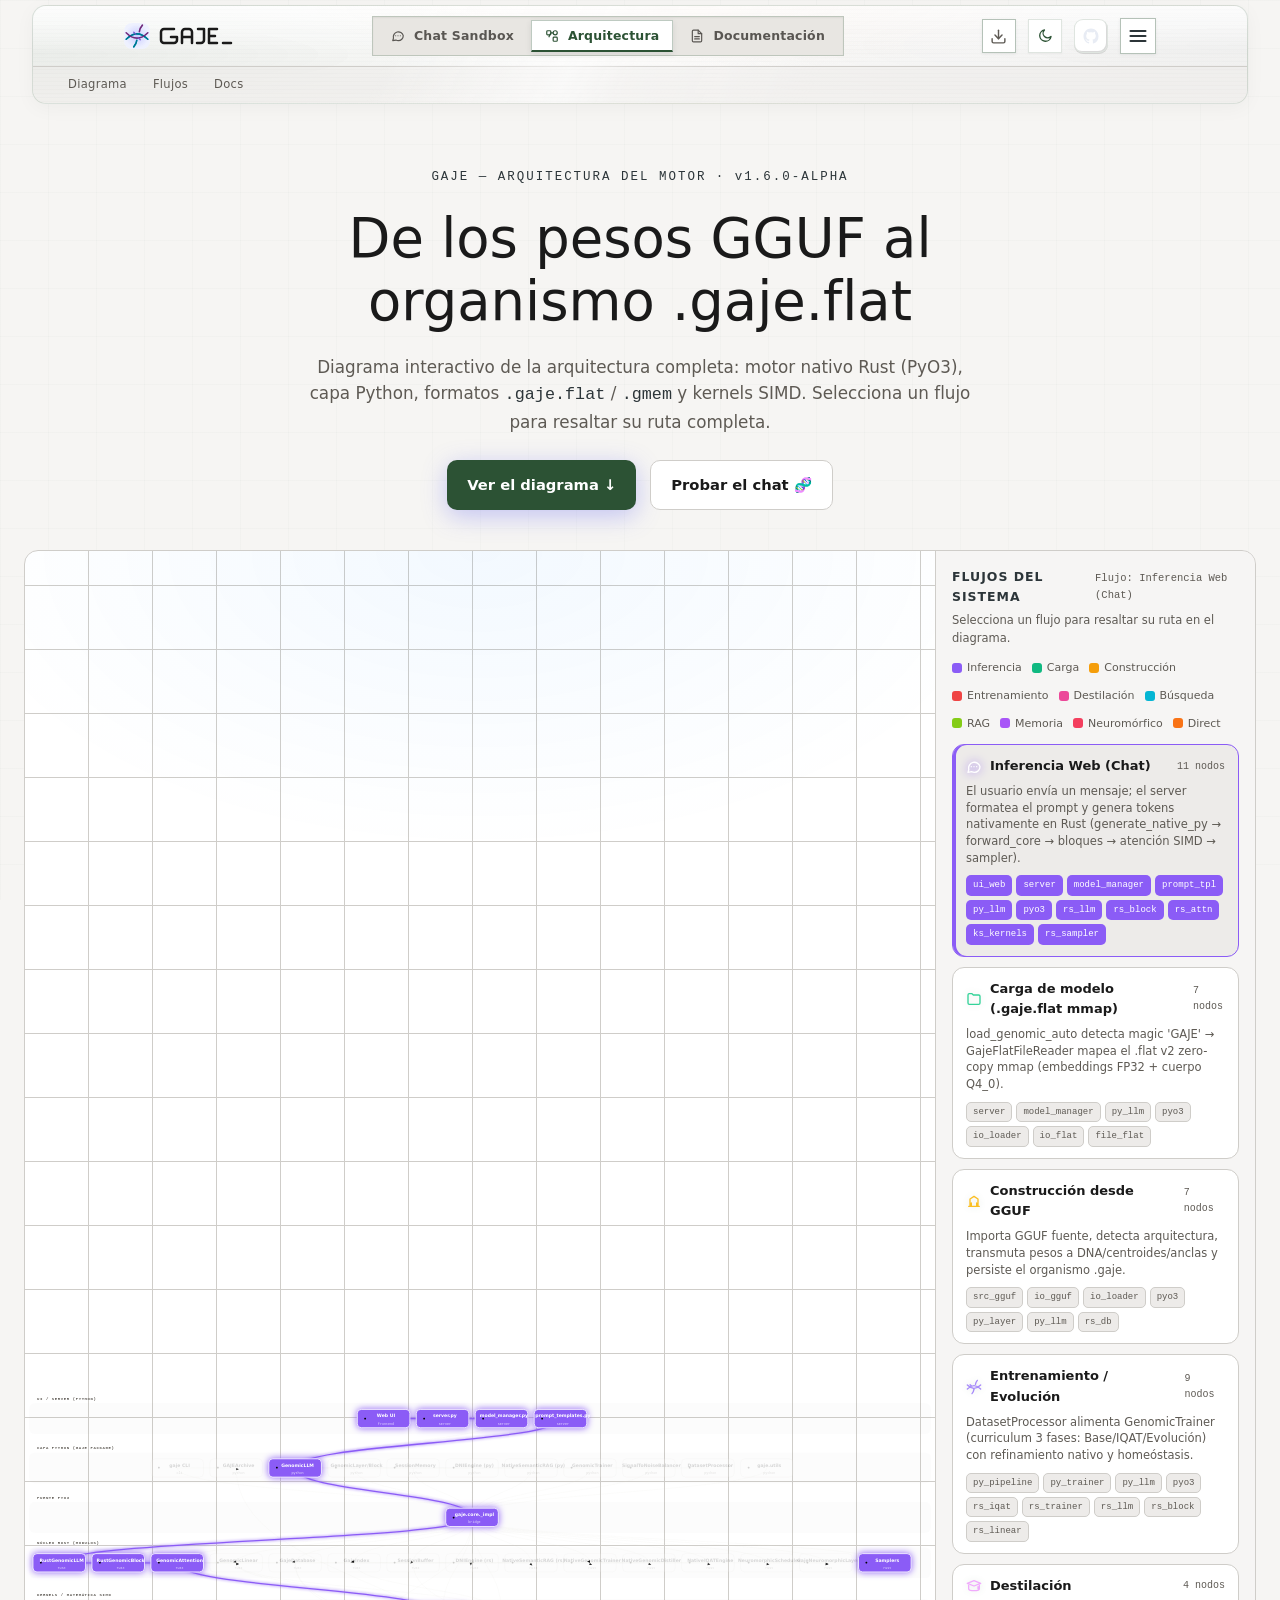
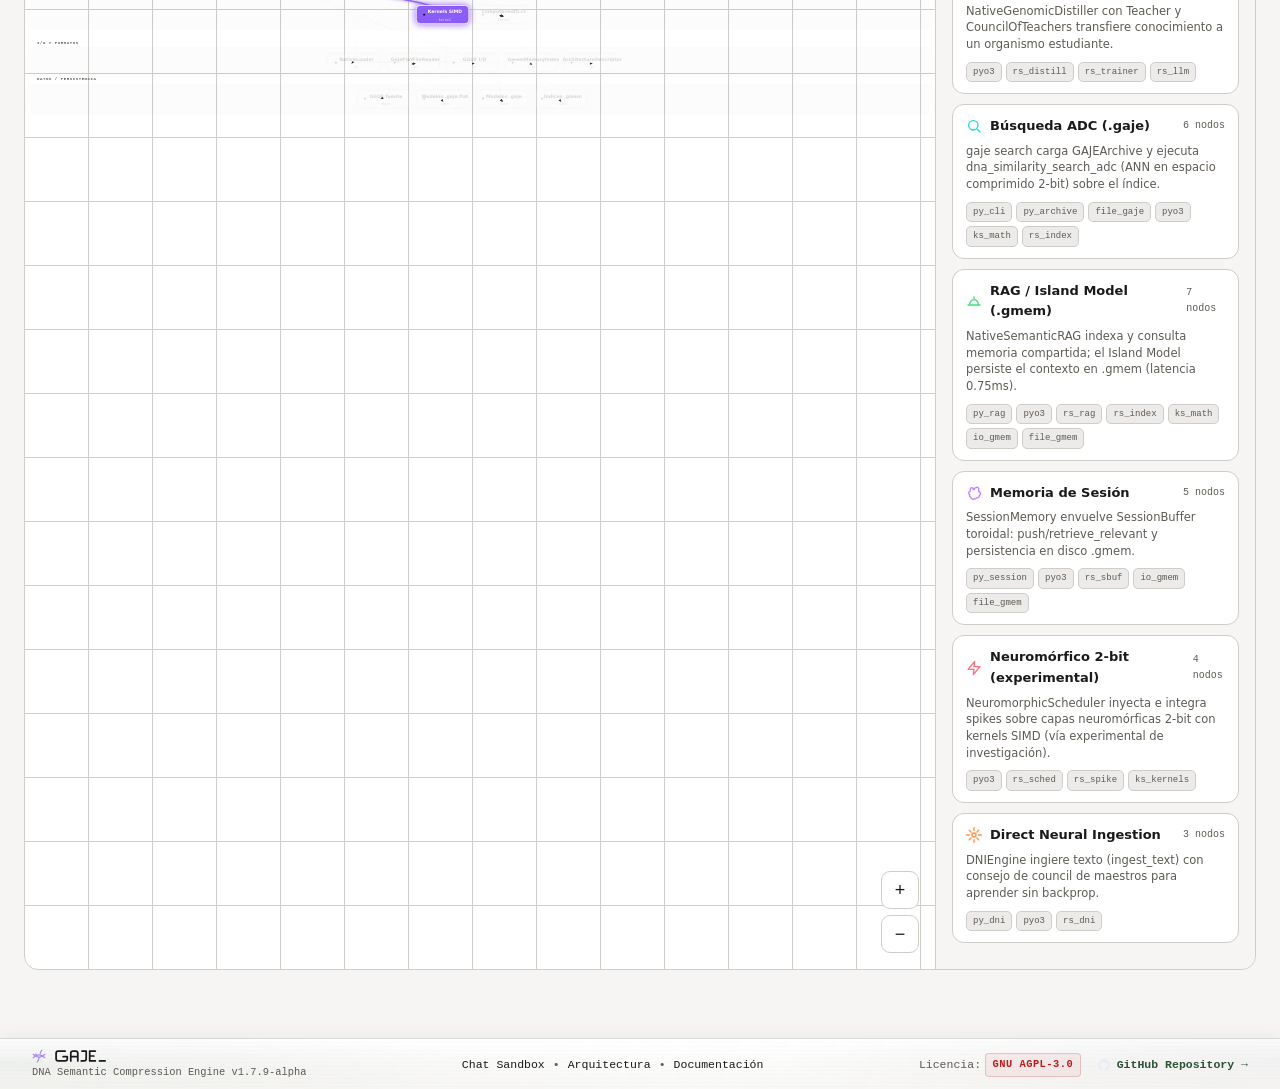
==== commit 9b5602a6: "fix(cache): actualizar versión a 1.7.9 para invalidar caché del Service Worker y navegador" ====
--- a/architecture.html
+++ b/architecture.html
@@ -4,6 +4,7 @@
   <meta charset="UTF-8">
   <link rel="icon" href="static/icons/gaje-icon.svg" type="image/svg+xml">
   <meta name="viewport" content="width=device-width, initial-scale=1.0, viewport-fit=cover">
+  <meta name="mobile-web-app-capable" content="yes">
   <meta name="apple-mobile-web-app-capable" content="yes">
   <meta name="apple-mobile-web-app-status-bar-style" content="black-translucent">
   <meta name="apple-mobile-web-app-title" content="GAJE Helix">
@@ -22,8 +23,8 @@
   <link href="https://fonts.googleapis.com/css2?family=Pixelify+Sans:wght@400;500;600;700&family=Space+Grotesk:wght@400;500;600;700&family=VT323&display=swap" rel="stylesheet">
 
   <!-- Styles -->
-  <link rel="stylesheet" href="static/css/base.css?v=1.6.2">
-  <link rel="stylesheet" href="static/css/architecture.css?v=1.6.2">
+  <link rel="stylesheet" href="static/css/base.css?v=1.7.9">
+  <link rel="stylesheet" href="static/css/architecture.css?v=1.7.9">
   <script>
     (function () {
       try { document.documentElement.setAttribute('data-theme', localStorage.getItem('theme') || 'light'); }
@@ -76,7 +77,8 @@
   <!-- FOOTER -->
   <footer id="gaje-footer"></footer>
 
-  <script src="static/js/ui.js?v=1.6.2"></script>
-  <script src="static/js/architecture_view.js?v=1.6.2"></script>
+  <script src="static/js/config.js"></script>
+  <script src="static/js/ui.js"></script>
+  <script src="static/js/architecture_view.js"></script>
 </body>
 </html>
--- a/static/css/base.css
+++ b/static/css/base.css
@@ -101,7 +101,48 @@
   --font-brand: "Plus Jakarta Sans", "Inter", system-ui, -apple-system, sans-serif;
 }
 
-* { margin: 0; padding: 0; box-sizing: border-box; }
+* {
+  margin: 0;
+  padding: 0;
+  box-sizing: border-box;
+  scrollbar-width: thin;
+  scrollbar-color: var(--scrollbar-thumb) var(--scrollbar-track);
+}
+
+/* ── Scrollbars Globales Y2K (HIG-Apple / Scandinavian) ── */
+::-webkit-scrollbar {
+  width: 6px;
+  height: 6px;
+}
+
+::-webkit-scrollbar-track {
+  background: var(--scrollbar-track);
+}
+
+::-webkit-scrollbar-thumb {
+  background: var(--scrollbar-thumb);
+  border-radius: 6px;
+  border: 1px solid transparent;
+  background-clip: padding-box;
+  transition: background-color 0.15s ease;
+}
+
+::-webkit-scrollbar-thumb:hover {
+  background: rgba(255, 255, 255, 0.35);
+}
+
+::-webkit-scrollbar-corner {
+  background: transparent;
+}
+
+[data-theme="light"] ::-webkit-scrollbar-thumb {
+  border-radius: 0px; /* Geometría nórdica 0px en Scandinavian Light */
+  background: var(--scrollbar-thumb);
+}
+
+[data-theme="light"] ::-webkit-scrollbar-thumb:hover {
+  background: rgba(44, 82, 52, 0.45);
+}
 
 html { scroll-behavior: smooth; }
 
@@ -531,48 +572,97 @@
   .y2k-brand { font-size: 0.92rem; }
 }
 
-/* Botón PWA de instalación */
-.y2k-pwa-btn {
+/* Botón PWA de instalación / actualización (Icon-only) */
+.y2k-pwa-btn,
+.y2k-pwa-icon-btn {
   display: inline-flex;
   align-items: center;
-  gap: 6px;
-  padding: 5px 10px;
-  border-radius: 8px;
-  background: var(--badge-bg);
-  border: 1px solid var(--badge-border);
-  color: var(--accent);
-  font-family: var(--sans);
-  font-size: 0.76rem;
-  font-weight: 700;
+  justify-content: center;
+  width: 34px;
+  height: 34px;
+  border-radius: 9px;
+  border: 1px solid var(--border-color);
+  background: var(--panel);
+  color: var(--text);
   cursor: pointer;
   transition: all 0.18s cubic-bezier(0.16, 1, 0.3, 1);
   outline: none;
   user-select: none;
-}
-.y2k-pwa-btn:hover {
-  background: var(--accent);
-  color: #ffffff;
+  text-decoration: none;
+}
+
+.y2k-pwa-btn:hover,
+.y2k-pwa-icon-btn:hover {
+  background: var(--panel);
+  color: var(--accent);
   border-color: var(--accent);
-  box-shadow: 0 0 12px var(--accent-glow);
+  box-shadow: 0 4px 12px var(--shadow-color);
   transform: translateY(-1px);
 }
-.y2k-pwa-btn .y2k-icon {
-  width: 14px;
-  height: 14px;
-}
-[data-theme="light"] .y2k-pwa-btn {
+
+.y2k-pwa-btn .y2k-icon,
+.y2k-pwa-icon-btn .y2k-icon {
+  width: 17px;
+  height: 17px;
+  stroke: currentColor;
+  fill: none;
+}
+
+.y2k-pwa-icon-btn.update-pulse,
+.pwa-update-btn.update-pulse {
+  background: rgba(48, 209, 88, 0.12) !important;
+  border-color: #30d158 !important;
+  color: #30d158 !important;
+  animation: pwaPulse 2s infinite ease-in-out;
+}
+
+@keyframes pwaPulse {
+  0%, 100% { box-shadow: 0 0 0 0 rgba(48, 209, 88, 0.4); }
+  50% { box-shadow: 0 0 12px 2px rgba(48, 209, 88, 0.6); }
+}
+
+[data-theme="light"] .y2k-pwa-btn,
+[data-theme="light"] .y2k-pwa-icon-btn {
+  border-radius: 0px !important;
+  background: #ffffff !important;
+  border: 1px solid rgba(44, 82, 52, 0.35) !important;
+  color: #2c5234 !important;
+  box-shadow: 0 1px 3px rgba(44, 53, 57, 0.08) !important;
+}
+
+[data-theme="light"] .y2k-pwa-btn:hover,
+[data-theme="light"] .y2k-pwa-icon-btn:hover {
+  background: rgba(44, 82, 52, 0.08) !important;
+  border-color: var(--accent) !important;
+  color: var(--accent) !important;
+}
+
+/* Badge de versión dinámico en Header y UI */
+.y2k-version-pill {
+  font-family: var(--mono);
+  font-size: 0.65rem;
+  font-weight: 700;
+  padding: 1px 6px;
+  border-radius: 4px;
+  background: rgba(10, 132, 255, 0.12);
+  border: 1px solid rgba(10, 132, 255, 0.35);
+  color: var(--accent);
+  letter-spacing: 0.4px;
+  display: inline-flex;
+  align-items: center;
+  margin-left: 6px;
+  vertical-align: middle;
+  line-height: 1.4;
+  user-select: none;
+}
+[data-theme="light"] .y2k-version-pill {
   border-radius: 0px !important;
   background: rgba(44, 82, 52, 0.08);
-  border-color: rgba(44, 82, 52, 0.25);
-  color: var(--accent);
-}
-[data-theme="light"] .y2k-pwa-btn:hover {
-  background: var(--accent);
-  color: #ffffff;
-}
-@media (max-width: 640px) {
-  .y2k-pwa-btn .pwa-btn-text { display: none; }
-  .y2k-pwa-btn { padding: 5px 7px; }
+  border-color: rgba(44, 82, 52, 0.3);
+  color: var(--accent);
+}
+@media (max-width: 480px) {
+  .y2k-version-pill { display: none; }
 }
 
 /* Enlace GitHub del header */
@@ -918,65 +1008,93 @@
 .y2k-segmented-nav {
   display: flex;
   align-items: center;
-  gap: 4px;
-  background: rgba(255, 255, 255, 0.04);
-  border: 1px solid rgba(255, 255, 255, 0.1);
-  padding: 3px 5px;
+  gap: 3px;
+  background: rgba(28, 28, 30, 0.72);
+  border: 1px solid rgba(255, 255, 255, 0.12);
+  padding: 3px 4px;
   border-radius: 12px;
-  backdrop-filter: blur(16px);
-  -webkit-backdrop-filter: blur(16px);
-  box-shadow: inset 0 1px 0 rgba(255, 255, 255, 0.08);
+  backdrop-filter: blur(20px);
+  -webkit-backdrop-filter: blur(20px);
+  box-shadow: 0 4px 16px rgba(0, 0, 0, 0.35), inset 0 1px 0 rgba(255, 255, 255, 0.1);
+  position: relative;
+  z-index: 10;
 }
 
 .segmented-tab {
   display: inline-flex;
   align-items: center;
   gap: 6px;
-  padding: 5px 12px;
+  padding: 5px 13px;
   border-radius: 8px;
   font-family: var(--sans);
   font-size: 0.78rem;
   font-weight: 600;
-  color: var(--muted);
+  color: var(--text-muted);
   text-decoration: none;
-  transition: all 0.2s cubic-bezier(0.16, 1, 0.3, 1);
+  border: 1px solid transparent;
+  transition: all 0.22s cubic-bezier(0.16, 1, 0.3, 1);
   position: relative;
+  user-select: none;
+}
+
+.segmented-tab svg {
+  width: 14px;
+  height: 14px;
+  transition: transform 0.2s ease, color 0.2s ease;
+  color: inherit;
 }
 
 .segmented-tab:hover {
   color: var(--text-color);
-  background: rgba(255, 255, 255, 0.06);
+  background: rgba(255, 255, 255, 0.08);
+}
+
+.segmented-tab:hover svg {
+  transform: scale(1.1);
 }
 
 .segmented-tab.active {
   color: #ffffff;
-  background: linear-gradient(135deg, rgba(10, 132, 255, 0.35) 0%, rgba(94, 92, 230, 0.35) 100%);
-  border: 1px solid rgba(10, 132, 255, 0.45);
-  box-shadow: 0 2px 10px rgba(10, 132, 255, 0.25), inset 0 1px 0 rgba(255, 255, 255, 0.2);
+  background: rgba(255, 255, 255, 0.14);
+  border-color: rgba(255, 255, 255, 0.22);
+  box-shadow: 0 2px 10px rgba(0, 0, 0, 0.35), inset 0 1px 0 rgba(255, 255, 255, 0.28);
+}
+
+.segmented-tab.active svg {
+  color: var(--neon-cyan);
+  filter: drop-shadow(0 0 4px rgba(34, 211, 238, 0.4));
 }
 
 [data-theme="light"] .y2k-segmented-nav {
-  background: #edebe9;
-  border-color: rgba(44, 82, 52, 0.18);
+  background: #e8e6e2;
+  border: 1px solid rgba(44, 82, 52, 0.22);
   border-radius: 0px !important;
-  box-shadow: inset 0 1px 2px rgba(0, 0, 0, 0.04);
+  box-shadow: inset 0 1px 2px rgba(0, 0, 0, 0.06);
 }
 
 [data-theme="light"] .segmented-tab {
-  color: var(--muted);
+  color: #595652;
   border-radius: 0px !important;
+  letter-spacing: 0.2px;
 }
 
 [data-theme="light"] .segmented-tab:hover {
-  color: var(--text);
-  background: rgba(255, 255, 255, 0.6);
+  color: #1a1918;
+  background: rgba(255, 255, 255, 0.8);
 }
 
 [data-theme="light"] .segmented-tab.active {
   background: #ffffff;
-  color: var(--accent);
-  border: 1px solid rgba(44, 82, 52, 0.28);
-  box-shadow: 0 1px 4px rgba(44, 53, 57, 0.08);
+  color: #2c5234;
+  font-weight: 700;
+  border: 1px solid rgba(44, 82, 52, 0.3);
+  border-bottom: 2px solid #2c5234;
+  box-shadow: 0 2px 6px rgba(44, 53, 57, 0.1);
+}
+
+[data-theme="light"] .segmented-tab.active svg {
+  color: #2c5234;
+  filter: none;
 }
 
 /* ── DIRECT THEME TOGGLE (SOL / LUNA) ── */
@@ -1044,13 +1162,13 @@
   }
 }
 
-/* Menu Toggle Button */
+/* Menu Toggle Button (Hamburguesa Móvil) */
 .y2k-menu-btn {
   display: inline-flex;
   align-items: center;
   justify-content: center;
-  width: 34px;
-  height: 34px;
+  width: 36px;
+  height: 36px;
   border-radius: 9px;
   border: 1px solid var(--border-color);
   background: var(--panel);
@@ -1066,17 +1184,32 @@
   color: var(--accent);
 }
 
-.y2k-menu-icon {
-  width: 18px;
-  height: 18px;
+.y2k-menu-icon,
+.y2k-menu-btn .y2k-icon {
+  width: 20px;
+  height: 20px;
+  color: currentColor;
   stroke: currentColor;
-  stroke-width: 2;
+  stroke-width: 2.2;
   stroke-linecap: round;
   transition: transform 0.2s;
 }
 
 .y2k-menu-btn[aria-expanded="true"] .y2k-menu-icon {
   transform: rotate(90deg);
+}
+
+[data-theme="light"] .y2k-menu-btn {
+  background: #ffffff !important;
+  border: 1px solid rgba(44, 82, 52, 0.35) !important;
+  color: #2c3539 !important;
+  box-shadow: 0 1px 3px rgba(44, 53, 57, 0.08) !important;
+  border-radius: 0px !important;
+}
+
+[data-theme="light"] .y2k-menu-btn .y2k-menu-icon,
+[data-theme="light"] .y2k-menu-btn .y2k-icon {
+  color: #2c3539 !important;
 }
 
 /* Dropdown Menu Panel */
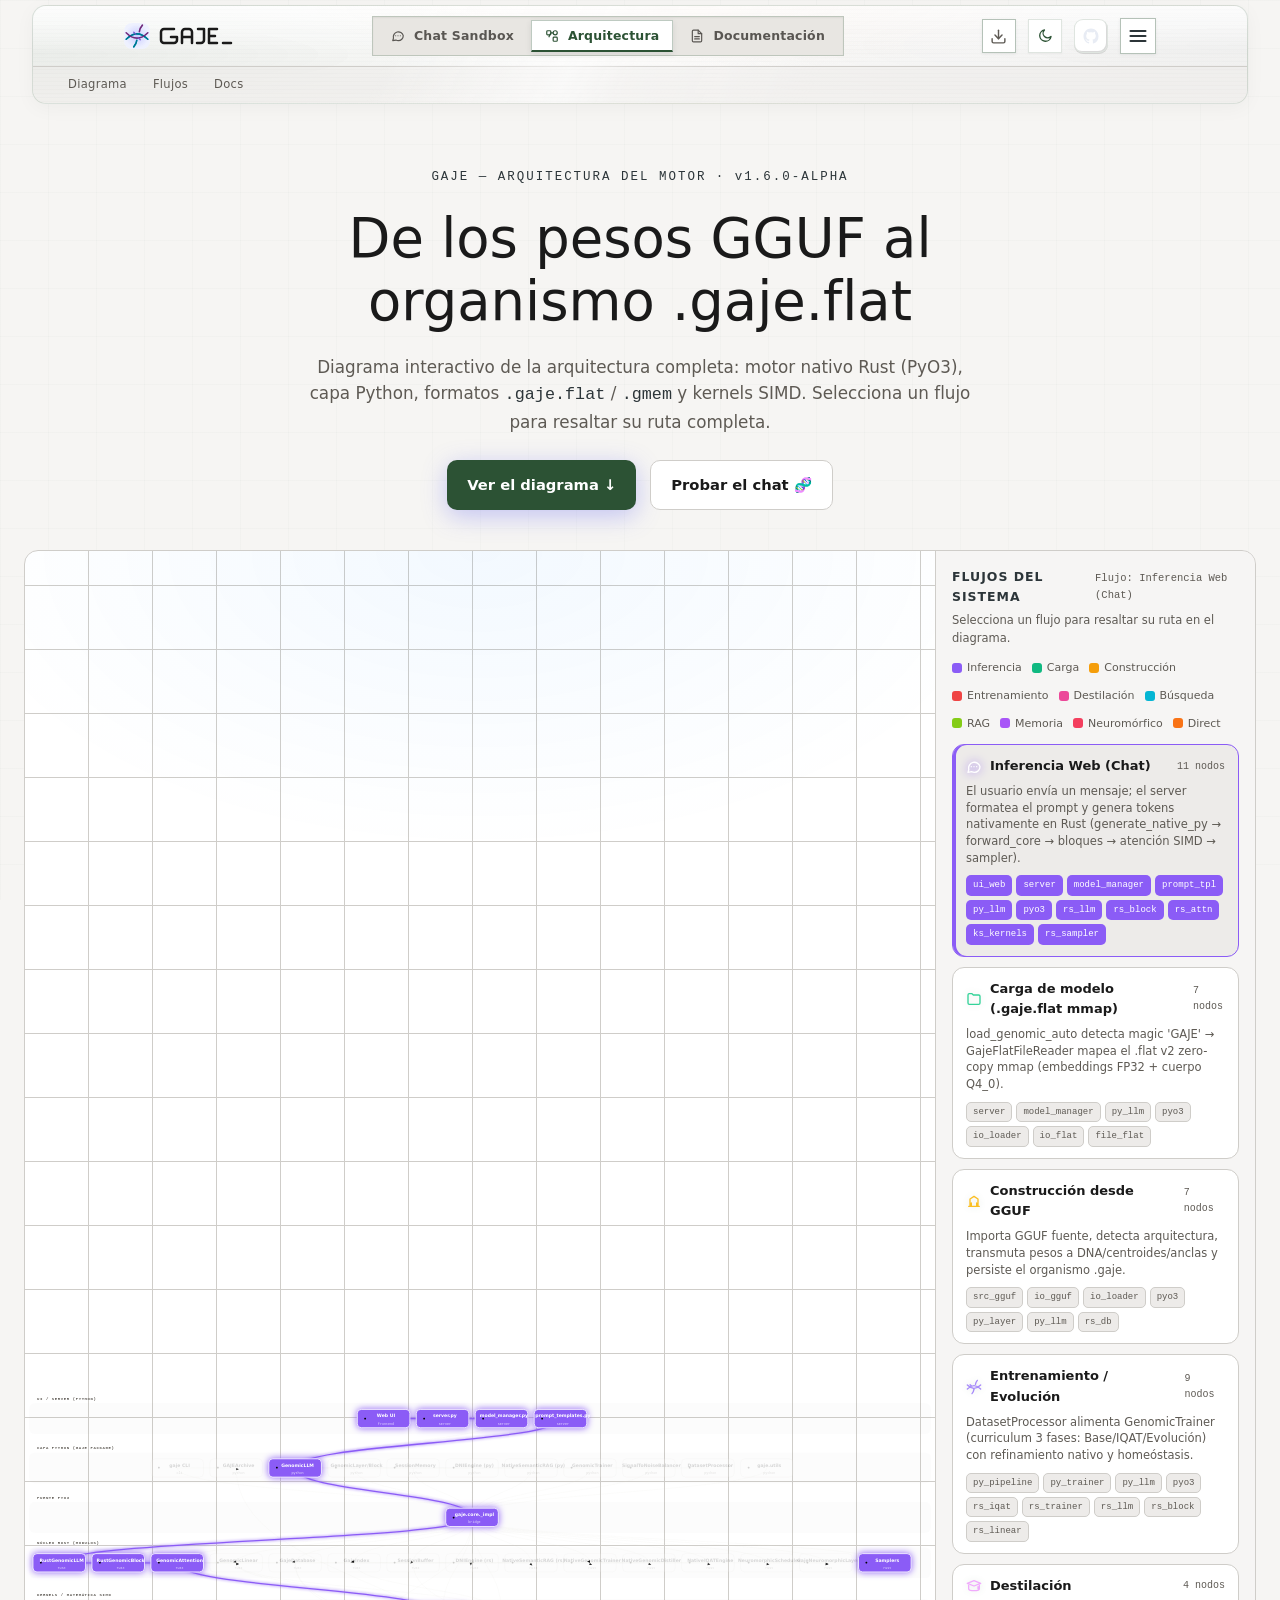
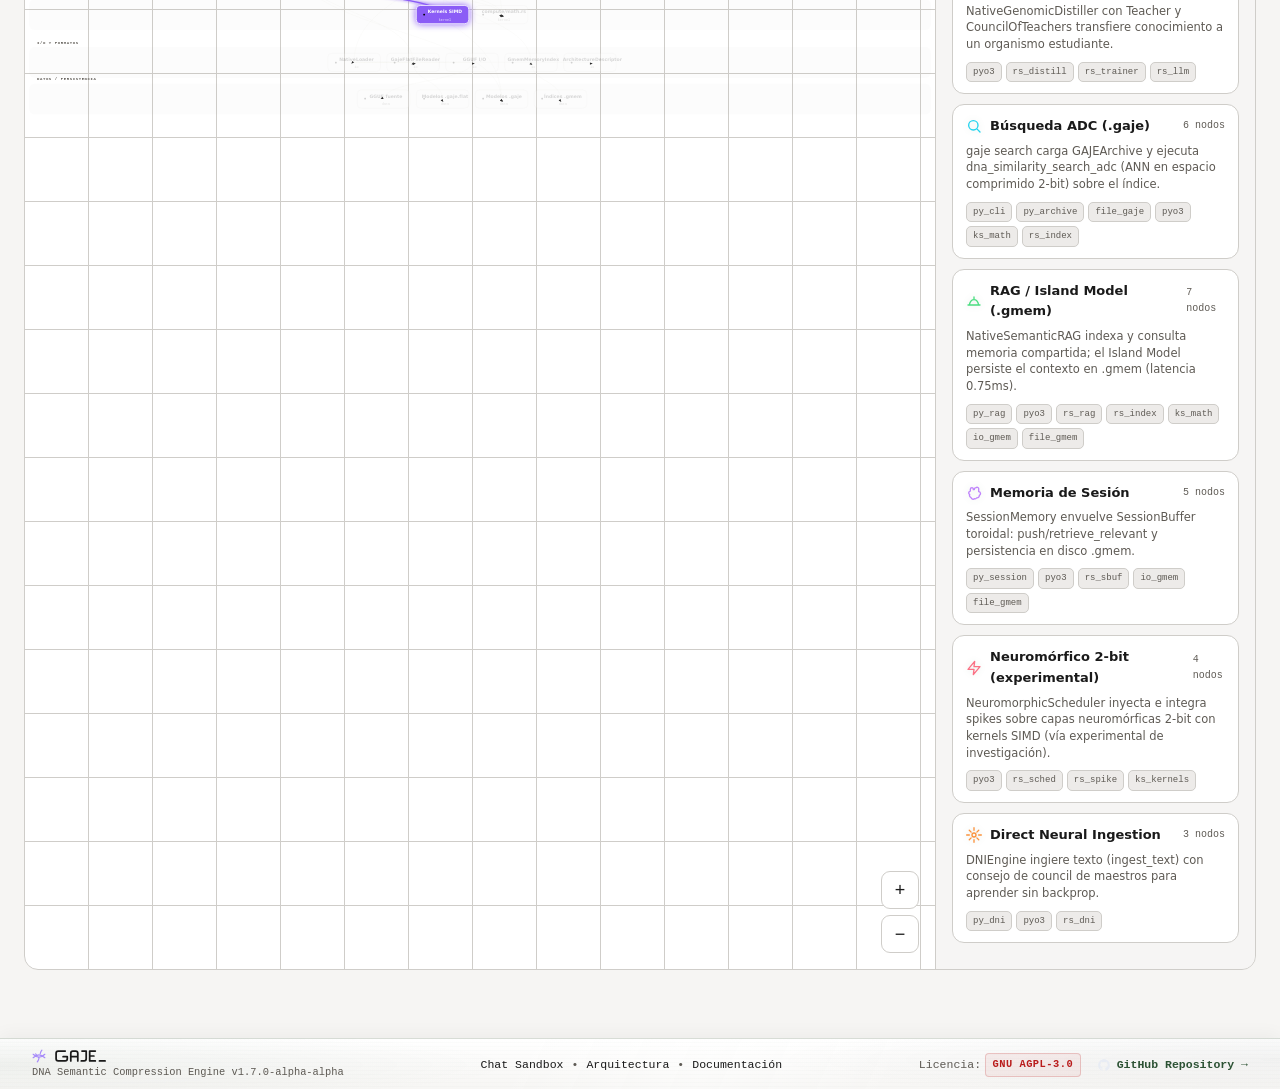
==== commit 1268a26f: "fix(version): consolidar versión oficial 1.7.0-alpha en config, sw y vistas html" ====
--- a/architecture.html
+++ b/architecture.html
@@ -23,8 +23,8 @@
   <link href="https://fonts.googleapis.com/css2?family=Pixelify+Sans:wght@400;500;600;700&family=Space+Grotesk:wght@400;500;600;700&family=VT323&display=swap" rel="stylesheet">
 
   <!-- Styles -->
-  <link rel="stylesheet" href="static/css/base.css?v=1.7.9">
-  <link rel="stylesheet" href="static/css/architecture.css?v=1.7.9">
+  <link rel="stylesheet" href="static/css/base.css?v=1.7.0-alpha">
+  <link rel="stylesheet" href="static/css/architecture.css?v=1.7.0-alpha">
   <script>
     (function () {
       try { document.documentElement.setAttribute('data-theme', localStorage.getItem('theme') || 'light'); }
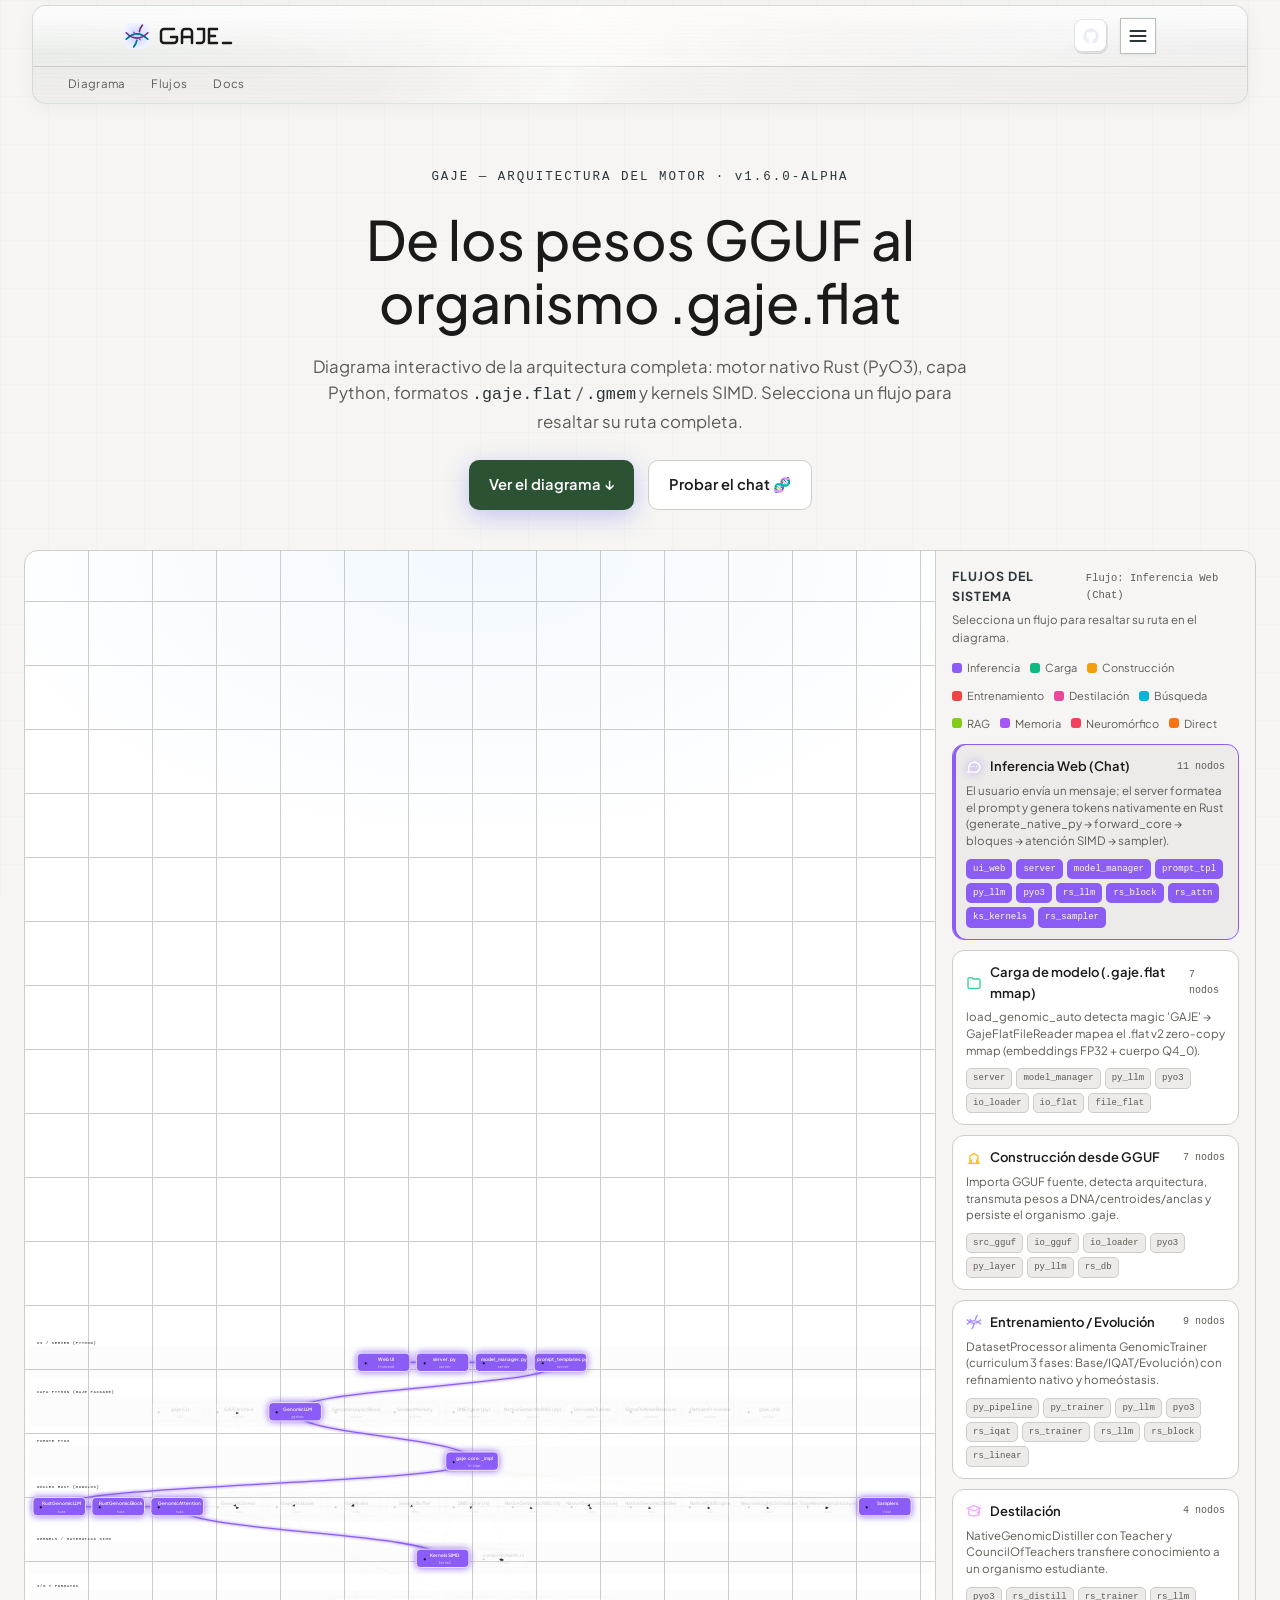
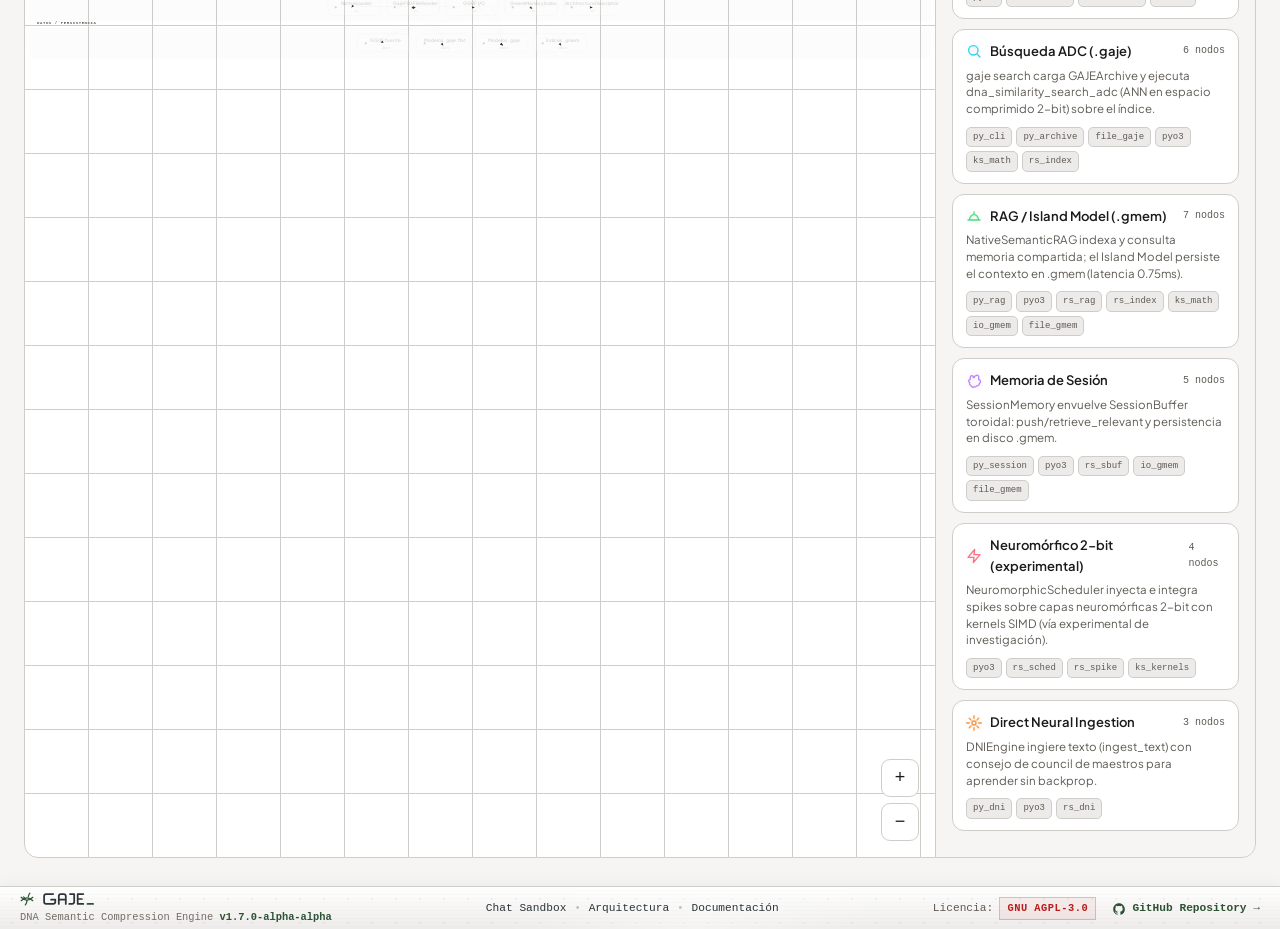
==== commit 4e1ba19e: "feat(ui): estandarizar servidor nativo gaje-cli serve, tri-lingual readmes y persistencia storage" ====
--- a/architecture.html
+++ b/architecture.html
@@ -75,7 +75,7 @@
   </section>
 
   <!-- FOOTER -->
-  <footer id="gaje-footer"></footer>
+  <footer id="gaje-footer" class="y2k-footer"></footer>
 
   <script src="static/js/config.js"></script>
   <script src="static/js/ui.js"></script>
--- a/static/css/base.css
+++ b/static/css/base.css
@@ -1,4 +1,5 @@
 @import url('https://fonts.googleapis.com/css2?family=Cardo:ital,wght@0,400;0,700;1,400&display=swap');
+@import url('y2k-zen.css');
 
 /* ============================================================
    GAJE Design System — base.css
@@ -555,7 +556,7 @@
 [data-theme="light"] .y2k-theme-btn .icon-sun { display: inline-block; }
 .y2k-theme-btn:hover .y2k-theme-icon { transform: scale(1.1); }
 
-@media (max-width: 720px) {
+@media (max-width: 768px) {
   .y2k-header {
     width: 100% !important;
     max-width: 100% !important;
@@ -565,11 +566,44 @@
     border-left: none !important;
     border-right: none !important;
     border-top: none !important;
+    padding: 0 !important;
   }
-  .y2k-header .wrap { padding: 0 8px; height: 48px; }
+  .y2k-header .wrap {
+    padding: 0 10px;
+    height: 40px;
+    gap: 8px;
+  }
+  .y2k-brand {
+    font-size: 0.88rem;
+    gap: 6px;
+  }
+  .y2k-brand-badge {
+    width: 24px;
+    height: 24px;
+    border-radius: 6px;
+  }
+  .y2k-brand-icon {
+    width: 20px;
+    height: 20px;
+  }
+  .y2k-brand-text {
+    height: 14px;
+    width: auto;
+  }
+  .y2k-header-actions {
+    gap: 4px;
+  }
+  .y2k-theme-toggle-direct,
+  .y2k-github-icon-btn,
+  .y2k-menu-btn {
+    width: 32px;
+    height: 32px;
+    min-width: 32px;
+    min-height: 32px;
+    padding: 0;
+  }
   .y2k-status { display: none; }
   .y2k-nav a { padding: 4px 6px; font-size: 0.75rem; }
-  .y2k-brand { font-size: 0.92rem; }
 }
 
 /* Botón PWA de instalación / actualización (Icon-only) */
@@ -784,11 +818,11 @@
 .reveal { opacity: 0; transform: translateY(24px); transition: opacity 0.6s, transform 0.6s; }
 .reveal.visible { opacity: 1; transform: none; }
 
-/* ── FOOTER ── */
-footer { border-top: 1px solid var(--border); padding: 32px 0; margin-top: 40px; position: relative; z-index: 1; }
-footer .wrap { display: flex; justify-content: space-between; align-items: center; flex-wrap: wrap; gap: 12px; }
-.fnote { color: var(--muted); font-size: 0.82rem; }
-footer .mono { color: var(--accent-2); text-decoration: none; font-family: var(--mono); font-size: 0.8rem; }
+/* ── FOOTER (Legacy fallback) ── */
+footer:not(.y2k-footer) { border-top: 1px solid var(--border); padding: 8px 0; margin-top: 0; position: relative; z-index: 1; }
+footer:not(.y2k-footer) .wrap { display: flex; justify-content: space-between; align-items: center; flex-wrap: wrap; gap: 8px; }
+.fnote { color: var(--muted); font-size: 0.75rem; }
+footer:not(.y2k-footer) .mono { color: var(--accent-2); text-decoration: none; font-family: var(--mono); font-size: 0.75rem; }
 
 /* ── Responsive base ── */
 @media (max-width: 640px) {
@@ -1121,45 +1155,39 @@
 }
 
 .y2k-theme-toggle-direct .icon-sun,
-.y2k-theme-toggle-direct .icon-moon {
+.y2k-theme-toggle-direct .icon-moon,
+.y2k-theme-toggle-direct .icon-zen {
+  display: none !important;
   width: 16px;
   height: 16px;
   transition: transform 0.3s cubic-bezier(0.16, 1, 0.3, 1), opacity 0.2s ease;
 }
 
-:root .y2k-theme-toggle-direct .icon-sun,
-[data-theme="dark"] .y2k-theme-toggle-direct .icon-sun {
-  display: block;
-  color: #fbbf24;
-}
-
-:root .y2k-theme-toggle-direct .icon-moon,
+/* En Modo Claro (Light) o por defecto -> Muestra icono Sol (Tema Actual: Claro) */
+[data-theme="light"] .y2k-theme-toggle-direct .icon-sun,
+:root:not([data-theme]) .y2k-theme-toggle-direct .icon-sun {
+  display: block !important;
+  color: #b45309;
+}
+
+/* En Modo Oscuro (Dark) -> Muestra icono Luna (Tema Actual: Oscuro) */
 [data-theme="dark"] .y2k-theme-toggle-direct .icon-moon {
-  display: none;
-}
-
-[data-theme="light"] .y2k-theme-toggle-direct .icon-sun {
-  display: none;
-}
-
-[data-theme="light"] .y2k-theme-toggle-direct .icon-moon {
-  display: block;
-  color: var(--accent);
+  display: block !important;
+  color: #0a84ff;
+}
+
+/* En Modo Zen (Focus) -> Muestra icono Zen (Tema Actual: Zen Enfoque) */
+[data-theme="zen"] .y2k-theme-toggle-direct .icon-zen {
+  display: block !important;
+  color: #38bdf8;
 }
 
 [data-theme="light"] .y2k-theme-toggle-direct {
   border-radius: 0px !important;
 }
 
-@media (max-width: 820px) {
-  .y2k-segmented-nav {
-    display: none;
-  }
-}
-@media (min-width: 821px) {
-  .y2k-menu-btn {
-    display: none;
-  }
+.y2k-segmented-nav {
+  display: none !important;
 }
 
 /* Menu Toggle Button (Hamburguesa Móvil) */
@@ -1370,25 +1398,34 @@
 #gaje-footer {
   display: block;
   width: 100%;
+  margin-top: auto;
+  flex-shrink: 0;
 }
 
 .y2k-footer {
-  padding: 0.6rem 2rem;
-  font-size: 0.72rem;
+  padding: 0.35rem 1.25rem;
+  font-size: 0.7rem;
+  margin-top: auto;
+  flex-shrink: 0;
   color: var(--footer-text);
   border-top: 1px solid var(--border-color);
   background:
-    radial-gradient(90% 160% at 0% 50%, rgba(34, 211, 238, 0.14) 0%, transparent 45%),
-    radial-gradient(80% 150% at 100% 40%, rgba(167, 139, 250, 0.13) 0%, transparent 50%),
-    radial-gradient(50% 120% at 55% 100%, rgba(244, 114, 182, 0.11) 0%, transparent 55%),
-    linear-gradient(180deg, rgba(9, 11, 20, 0.92) 0%, rgba(5, 7, 12, 0.92) 100%);
+    radial-gradient(90% 160% at 0% 50%, rgba(34, 211, 238, 0.12) 0%, transparent 45%),
+    radial-gradient(80% 150% at 100% 40%, rgba(167, 139, 250, 0.12) 0%, transparent 50%),
+    radial-gradient(50% 120% at 55% 100%, rgba(244, 114, 182, 0.10) 0%, transparent 55%),
+    linear-gradient(180deg, rgba(9, 11, 20, 0.96) 0%, rgba(4, 6, 10, 0.98) 100%);
   backdrop-filter: var(--backdrop-blur);
   -webkit-backdrop-filter: var(--backdrop-blur);
   font-family: var(--mono);
   position: relative;
   box-shadow: 0 -4px 20px var(--shadow-color);
   z-index: 10;
-}
+  transition: background 0.3s cubic-bezier(0.16, 1, 0.3, 1),
+              border-color 0.3s cubic-bezier(0.16, 1, 0.3, 1),
+              color 0.3s cubic-bezier(0.16, 1, 0.3, 1),
+              box-shadow 0.3s cubic-bezier(0.16, 1, 0.3, 1);
+}
+
 .y2k-footer::before {
   content: "";
   position: absolute;
@@ -1408,7 +1445,9 @@
       rgba(255, 255, 255, 0.06) 55%,
       transparent 70%
     );
-}
+  transition: opacity 0.3s ease;
+}
+
 .y2k-footer-grid {
   position: relative;
   z-index: 2;
@@ -1418,7 +1457,7 @@
   justify-content: space-between;
   align-items: center;
   flex-wrap: wrap;
-  gap: 1rem;
+  gap: 0.6rem;
 }
 
 .y2k-footer-col {
@@ -1430,7 +1469,7 @@
 .brand-col {
   flex-direction: column;
   align-items: flex-start;
-  gap: 0.1rem;
+  gap: 0.15rem;
 }
 
 .footer-brand {
@@ -1438,26 +1477,46 @@
   align-items: center;
   gap: 6px;
   color: var(--text-color);
+  transition: color 0.3s ease;
 }
 
 .footer-brand .y2k-icon {
   width: 14px;
   height: 14px;
+  color: var(--accent);
+}
+
+.footer-brand .brand-underscore {
+  animation: y2kBlink 1s steps(1) infinite;
+  stroke: var(--accent);
 }
 
 .footer-tagline {
   font-size: 0.65rem;
   color: var(--text-muted);
+  transition: color 0.3s ease;
+}
+
+.gaje-version-full {
+  color: #22d3ee;
+  font-weight: 600;
+  transition: color 0.3s ease;
 }
 
 .links-col {
   gap: 0.5rem;
+}
+
+.y2k-footer-divider {
+  color: rgba(255, 255, 255, 0.2);
+  user-select: none;
+  font-size: 0.65rem;
 }
 
 .footer-nav-link {
   color: var(--text-color);
   text-decoration: none;
-  transition: color 0.2s;
+  transition: color 0.2s ease;
 }
 
 .footer-nav-link:hover {
@@ -1471,15 +1530,16 @@
 .meta-row-item {
   display: inline-flex;
   align-items: center;
-  gap: 4px;
+  gap: 6px;
 }
 
 .footer-badge {
-  padding: 0.15rem 0.4rem;
+  padding: 0.15rem 0.45rem;
   border-radius: 4px;
   font-size: 0.65rem;
   font-weight: bold;
   letter-spacing: 0.5px;
+  transition: all 0.3s ease;
 }
 
 .agpl-badge {
@@ -1498,7 +1558,7 @@
 }
 
 .y2k-footer-link:hover {
-  color: var(--accent);
+  color: #5ac8fa;
 }
 
 .y2k-footer-link .y2k-icon {
@@ -1506,15 +1566,16 @@
   height: 14px;
 }
 
-/* Light mode overrides for footer — y2k-light = 'SCANDINAVIAN-DESIGN' */
+/* ── Light Mode Overrides for Footer (y2k-light = 'SCANDINAVIAN-DESIGN') ── */
 [data-theme="light"] .y2k-footer {
-  background:
-    radial-gradient(90% 160% at 0% 50%, rgba(44, 82, 52, 0.06) 0%, transparent 45%),
-    radial-gradient(80% 150% at 100% 40%, rgba(44, 53, 57, 0.05) 0%, transparent 50%),
-    linear-gradient(180deg, rgba(255, 255, 255, 0.96) 0%, rgba(246, 245, 243, 0.96) 100%);
-  border-top-color: var(--border-color);
-  color: var(--muted);
-  box-shadow: 0 -4px 16px var(--shadow-color);
+  background: #f6f5f3;
+  background-image:
+    radial-gradient(rgba(44, 82, 52, 0.06) 1px, transparent 1px),
+    linear-gradient(180deg, rgba(255, 255, 255, 0.98) 0%, #edebe9 100%);
+  background-size: 24px 24px, 100% 100%;
+  border-top-color: rgba(44, 82, 52, 0.18);
+  color: #5e5a54;
+  box-shadow: 0 -3px 14px rgba(0, 0, 0, 0.04);
 }
 
 [data-theme="light"] .y2k-footer::before {
@@ -1535,38 +1596,134 @@
 }
 
 [data-theme="light"] .footer-brand {
-  color: var(--text);
+  color: #2c3539;
 }
 
 [data-theme="light"] .footer-brand .y2k-brand-text {
-  color: var(--text);
+  color: #2c3539;
+}
+
+[data-theme="light"] .footer-brand .y2k-icon {
+  color: #2c5234;
+}
+
+[data-theme="light"] .footer-brand .brand-underscore {
+  stroke: #2c5234;
 }
 
 [data-theme="light"] .footer-tagline {
-  color: var(--muted);
+  color: #736e65;
+}
+
+[data-theme="light"] .gaje-version-full {
+  color: #2c5234;
+}
+
+[data-theme="light"] .y2k-footer-divider {
+  color: rgba(44, 82, 52, 0.3);
 }
 
 [data-theme="light"] .footer-nav-link {
-  color: var(--text);
+  color: #2c3539;
 }
 
 [data-theme="light"] .footer-nav-link:hover {
-  color: var(--accent);
+  color: #2c5234;
+}
+
+[data-theme="light"] .footer-badge {
+  border-radius: 0px !important;
 }
 
 [data-theme="light"] .agpl-badge {
   background: rgba(185, 28, 28, 0.06);
-  border: 1px solid rgba(185, 28, 28, 0.2);
-  color: var(--red);
+  border: 1px solid rgba(185, 28, 28, 0.25);
+  color: #b91c1c;
 }
 
 [data-theme="light"] .y2k-footer-link {
-  color: var(--accent);
+  color: #2c5234;
   font-weight: 600;
 }
 
 [data-theme="light"] .y2k-footer-link:hover {
   color: #1a301f;
+}
+
+[data-theme="light"] .y2k-footer-link .y2k-icon {
+  color: #2c5234;
+}
+
+/* ── Zen Mode Overrides for Footer (data-theme="zen" = E-Ink Minimalist) ── */
+[data-theme="zen"] .y2k-footer {
+  background: #141313;
+  background-image: linear-gradient(180deg, #181717 0%, #141313 100%);
+  border-top-color: #2d2c2c;
+  color: #c9c6bd;
+  box-shadow: none;
+}
+
+[data-theme="zen"] .y2k-footer::before {
+  display: none;
+}
+
+[data-theme="zen"] .footer-brand {
+  color: #e5e2e1;
+}
+
+[data-theme="zen"] .footer-brand .y2k-brand-text {
+  color: #e5e2e1;
+}
+
+[data-theme="zen"] .footer-brand .y2k-icon {
+  color: #7a8c85;
+}
+
+[data-theme="zen"] .footer-brand .brand-underscore {
+  stroke: #7a8c85;
+}
+
+[data-theme="zen"] .footer-tagline {
+  color: #8c887b;
+}
+
+[data-theme="zen"] .gaje-version-full {
+  color: #7a8c85;
+}
+
+[data-theme="zen"] .y2k-footer-divider {
+  color: #2d2c2c;
+}
+
+[data-theme="zen"] .footer-nav-link {
+  color: #c9c6bd;
+}
+
+[data-theme="zen"] .footer-nav-link:hover {
+  color: #e5e2e1;
+}
+
+[data-theme="zen"] .footer-badge {
+  border-radius: 3px !important;
+}
+
+[data-theme="zen"] .agpl-badge {
+  background: rgba(239, 68, 68, 0.08);
+  border: 1px solid rgba(239, 68, 68, 0.25);
+  color: #f87171;
+}
+
+[data-theme="zen"] .y2k-footer-link {
+  color: #7a8c85;
+  font-weight: 500;
+}
+
+[data-theme="zen"] .y2k-footer-link:hover {
+  color: #9cb1a8;
+}
+
+[data-theme="zen"] .y2k-footer-link .y2k-icon {
+  color: #7a8c85;
 }
 
 @media (max-width: 900px) {
@@ -1584,3 +1741,68 @@
     gap: 0.4rem;
   }
 }
+
+/* ═══════════════════════════════════════════════════════════════════════════════
+   SUBMENÚ SELECTOR DE 3 TEMAS (HEADER DROPDOWN)
+   ═══════════════════════════════════════════════════════════════════════════════ */
+.y2k-theme-selector {
+  display: grid;
+  grid-template-columns: repeat(3, 1fr);
+  gap: 6px;
+  margin-top: 8px;
+  width: 100%;
+}
+
+.y2k-theme-opt-btn {
+  display: flex;
+  flex-direction: column;
+  align-items: center;
+  justify-content: center;
+  gap: 4px;
+  padding: 8px 4px;
+  border-radius: 8px;
+  border: 1px solid var(--border-color);
+  background: var(--panel);
+  color: var(--text-muted);
+  cursor: pointer;
+  font-size: 11px;
+  font-weight: 600;
+  transition: all 0.18s cubic-bezier(0.16, 1, 0.3, 1);
+}
+
+.y2k-theme-opt-btn .y2k-icon {
+  width: 16px;
+  height: 16px;
+  transition: transform 0.18s ease;
+}
+
+.y2k-theme-opt-btn:hover {
+  color: var(--text-color);
+  border-color: var(--accent-color);
+  background: rgba(255, 255, 255, 0.05);
+}
+
+.y2k-theme-opt-btn:hover .y2k-icon {
+  transform: scale(1.12);
+}
+
+.y2k-theme-opt-btn.active {
+  color: #ffffff !important;
+  background: var(--accent-color) !important;
+  border-color: var(--accent-color) !important;
+  box-shadow: 0 2px 10px var(--accent-glow) !important;
+}
+
+[data-theme="light"] .y2k-theme-opt-btn {
+  border-radius: 0px !important;
+  background: #f6f5f3 !important;
+  border-color: rgba(44, 82, 52, 0.25) !important;
+  color: #2c3539 !important;
+}
+
+[data-theme="light"] .y2k-theme-opt-btn.active {
+  background: #2c5234 !important;
+  border-color: #2c5234 !important;
+  color: #ffffff !important;
+}
+
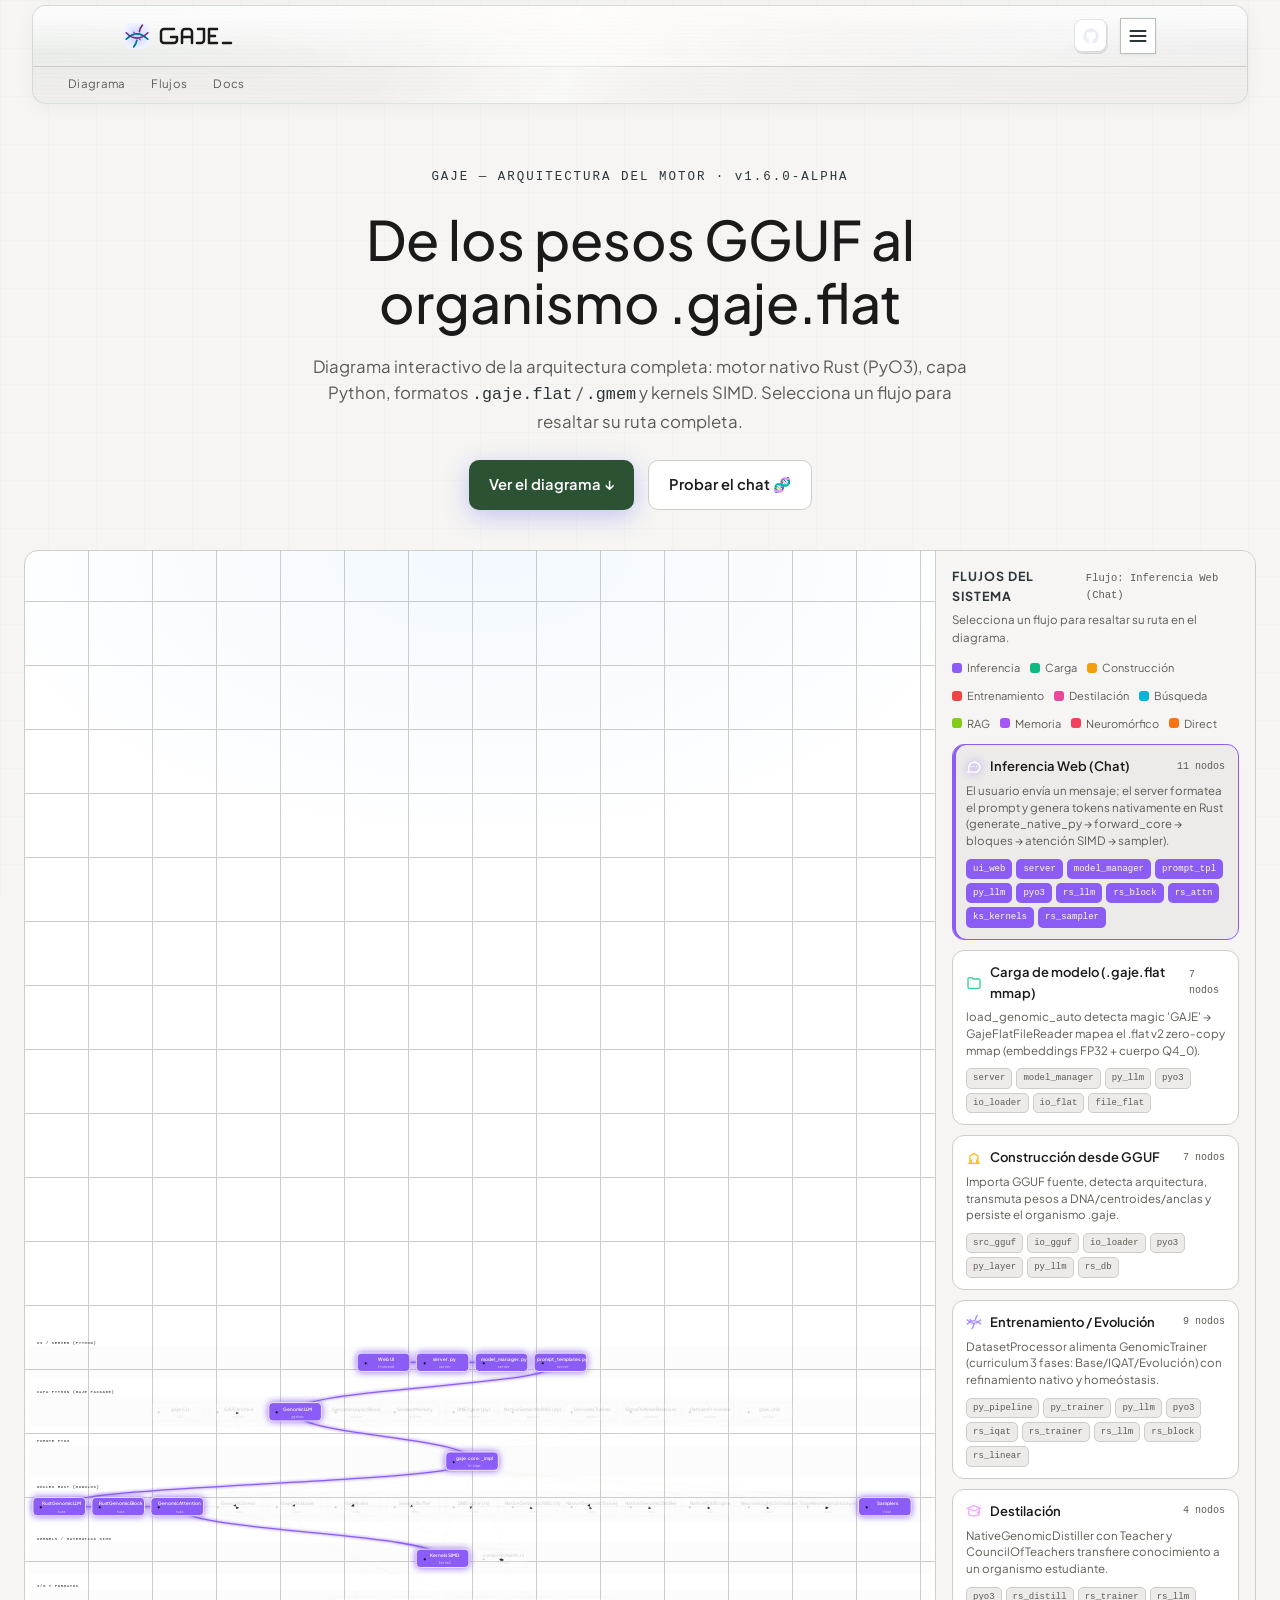
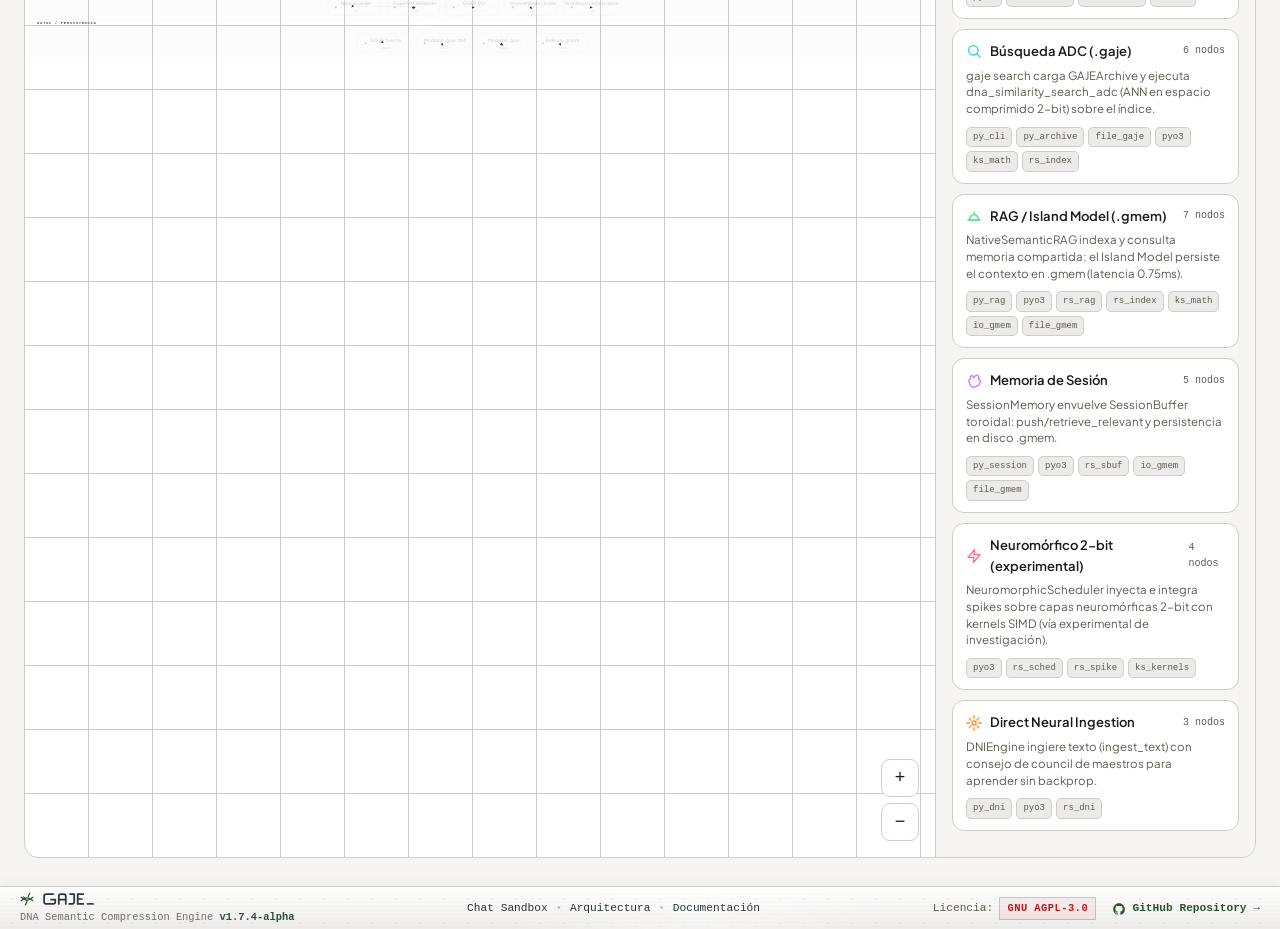
==== commit 1af4a4e4: "feat(pwa): auto-activate SW on update, sync v1.7.4 across HTML and configure vercel no-cache headers" ====
--- a/architecture.html
+++ b/architecture.html
@@ -23,8 +23,8 @@
   <link href="https://fonts.googleapis.com/css2?family=Pixelify+Sans:wght@400;500;600;700&family=Space+Grotesk:wght@400;500;600;700&family=VT323&display=swap" rel="stylesheet">
 
   <!-- Styles -->
-  <link rel="stylesheet" href="static/css/base.css?v=1.7.0-alpha">
-  <link rel="stylesheet" href="static/css/architecture.css?v=1.7.0-alpha">
+  <link rel="stylesheet" href="static/css/base.css?v=1.7.4">
+  <link rel="stylesheet" href="static/css/architecture.css?v=1.7.4">
   <script>
     (function () {
       try { document.documentElement.setAttribute('data-theme', localStorage.getItem('theme') || 'light'); }
